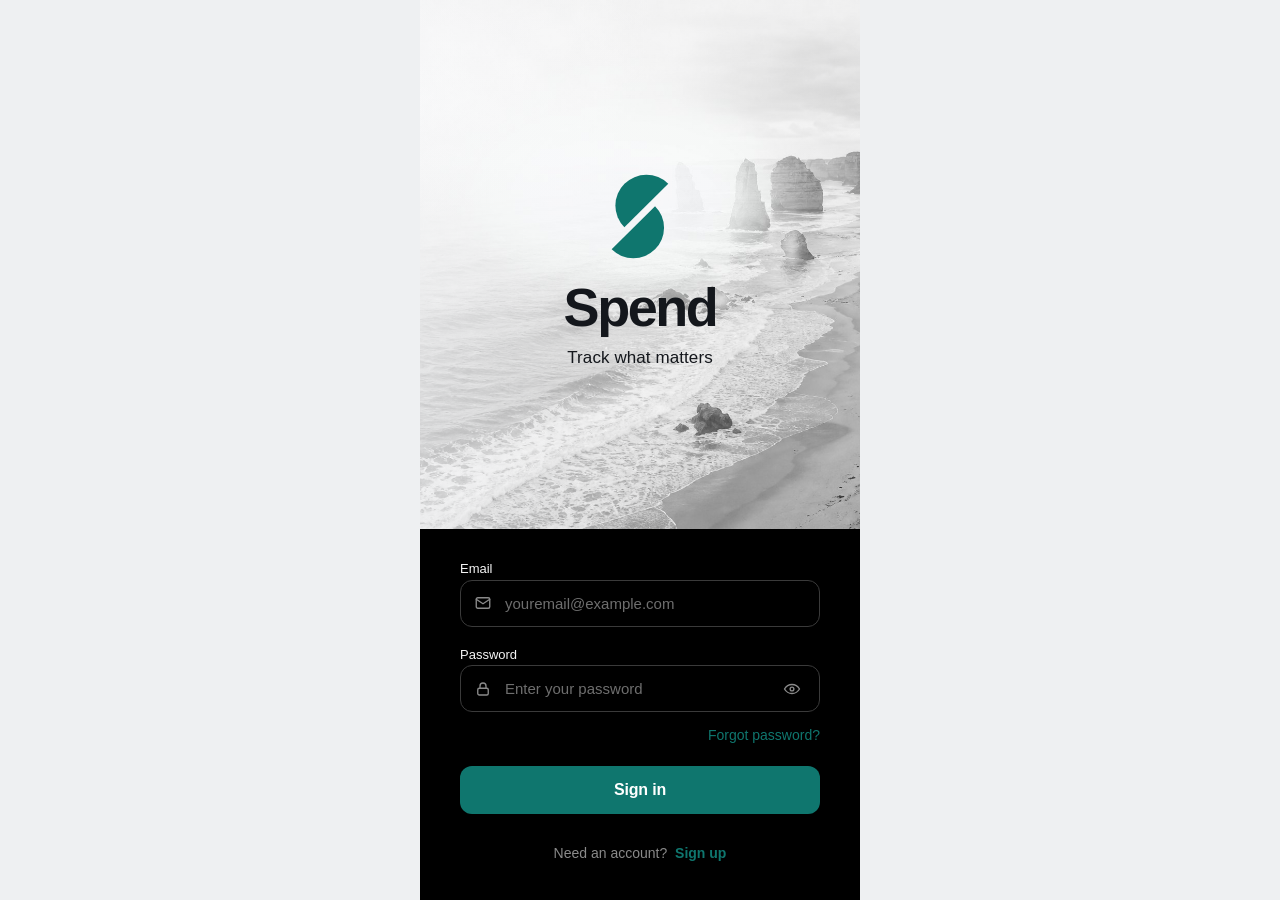
==== index.html @ de06bf67 "Add app-wide AUD/EUR display currency setting Introduce SpendCurrency helpers and a More settings to" ====
<!doctype html>
<html lang="en">
<head>
  <meta charset="utf-8">
  <meta name="viewport" content="width=device-width, initial-scale=1, viewport-fit=cover, maximum-scale=1">
  <meta name="theme-color" content="#EEF0F2">
  <meta name="apple-mobile-web-app-capable" content="yes">
  <meta name="apple-mobile-web-app-status-bar-style" content="default">
  <meta name="apple-mobile-web-app-title" content="Spend">
  <link rel="manifest" href="./manifest.webmanifest">
  <link rel="icon" href="./assets/icon-192.png" type="image/png">
  <link rel="apple-touch-icon" href="./assets/icon-192.png">
  <link rel="stylesheet" href="./styles.css">
  <title>Spend — expense tracker</title>
</head>
<body>
<div class="app" id="app" aria-busy="true">

  <div class="load-screen" id="loadScreen" role="status" aria-live="polite" aria-label="Loading Spend">
    <div class="brand-lockup">
      <img class="brand-mark" src="./assets/brand-mark.svg" width="80" height="125" alt="" aria-hidden="true">
      <div class="brand-wordmark">Spend</div>
      <p class="brand-tagline">Track what matters</p>
    </div>
    <div class="load-screen-spinner" aria-hidden="true"></div>
    <p class="load-screen-hint" id="loadScreenHint" hidden>Waking the server can take up to 15 seconds the first time today.</p>
  </div>

  <div class="account-menu" id="accountMenu" hidden>
    <button type="button" class="account-avatar" id="accountAvatar"
            aria-label="Account menu" aria-expanded="false" aria-haspopup="true">
      <span id="accountInitial">?</span>
    </button>
    <div class="account-popover" id="accountPopover" hidden>
      <div class="account-popover-lbl">Signed in as</div>
      <div class="account-popover-email" id="accountPopoverEmail"></div>
      <button type="button" class="account-signout" id="accountSignOut">Sign out</button>
    </div>
  </div>

  <div class="sync-status" id="syncStatus" hidden role="status" aria-live="polite"></div>

  <!-- SETUP (shown when Supabase keys are missing) -->
  <section class="screen" id="screen-setup">
    <div class="auth auth--hybrid">
      <div class="auth-brand-zone">
        <div class="brand-lockup">
          <img class="brand-mark" src="./assets/brand-mark.svg" width="80" height="125" alt="" aria-hidden="true">
          <div class="brand-wordmark">Spend</div>
          <p class="brand-tagline">Almost there — connect Supabase</p>
        </div>
      </div>
      <div class="auth-dock">
        <div class="auth-dock-inner">
          <div class="setup-steps">
            <p><strong>1.</strong> Supabase Dashboard → <strong>Project Settings</strong> → <strong>API</strong></p>
            <p><strong>2.</strong> Copy <strong>Project URL</strong> and <strong>anon public</strong> key</p>
            <p><strong>3.</strong> Paste them into <code>supabase/config.js</code> and save</p>
            <p><strong>4.</strong> Hard-refresh this page (<code>Cmd+Shift+R</code>)</p>
          </div>
          <p class="auth-msg error">Supabase is not configured yet — that’s why you don’t see the login screen.</p>
        </div>
      </div>
    </div>
  </section>

  <!-- AUTH (login / sign up) -->
  <section class="screen" id="screen-auth">
    <div class="auth auth--hybrid">
      <div class="auth-brand-zone">
        <div class="brand-lockup">
          <img class="brand-mark" src="./assets/brand-mark.svg" width="80" height="125" alt="" aria-hidden="true">
          <div class="brand-wordmark">Spend</div>
          <p class="brand-tagline">Track what matters</p>
        </div>
      </div>
      <div class="auth-dock">
        <div class="auth-dock-inner">
          <form id="authForm" class="auth-form" novalidate>
            <div class="field">
              <label class="fl" for="authEmail">Email</label>
              <div class="auth-input">
                <span class="auth-input-ico" data-ico="mail" aria-hidden="true"></span>
                <input class="noteinput" type="email" id="authEmail" autocomplete="email" required
                       placeholder="youremail@example.com">
              </div>
            </div>
            <div class="field" id="authPasswordField">
              <label class="fl" for="authPassword" id="authPasswordLabel">Password</label>
              <div class="auth-input">
                <span class="auth-input-ico" data-ico="lock" aria-hidden="true"></span>
                <input class="noteinput" type="password" id="authPassword" autocomplete="current-password"
                       minlength="6" required placeholder="Enter your password">
                <button type="button" class="auth-eye" id="authPasswordToggle" aria-label="Show password" aria-pressed="false">
                  <span class="icon" data-ico="eye" aria-hidden="true"></span>
                </button>
              </div>
            </div>
            <div class="field" id="authNewPasswordField" hidden>
              <label class="fl" for="authNewPassword">New password</label>
              <div class="auth-input">
                <span class="auth-input-ico" data-ico="lock" aria-hidden="true"></span>
                <input class="noteinput" type="password" id="authNewPassword" autocomplete="new-password"
                       minlength="6" placeholder="Choose a new password">
              </div>
            </div>
            <p class="auth-forgot-wrap" id="authForgotWrap">
              <button type="button" class="auth-forgot" id="authForgotLink">Forgot password?</button>
            </p>
            <p class="auth-msg" id="authMsg" hidden></p>
            <button type="submit" class="savebtn" id="authSubmit">Sign in</button>
            <button type="button" class="auth-forgot" id="authResendBtn" hidden>Resend confirmation email</button>
            <button type="button" class="auth-back" id="authBackToSignIn" hidden>Back to sign in</button>
          </form>
          <button type="button" class="auth-toggle" id="authToggle">
            <span class="auth-toggle-lead">Need an account?</span>
            <span class="auth-toggle-action">Sign up</span>
          </button>
        </div>
      </div>
    </div>
  </section>

  <!-- HOME -->
  <section class="screen" id="screen-home">
    <div class="topbar">
      <div class="month-switch tabular" id="monthSwitcher">
        <button class="iconbtn" type="button" id="monthPrev" aria-label="Previous month" data-ico="chevronLeft"></button>
        <div class="month" id="monthLabel">This month</div>
        <button class="iconbtn" type="button" id="monthNext" aria-label="Next month" data-ico="chevronRight"></button>
      </div>
    </div>
    <div class="scroll" id="homeScroll"></div>
  </section>

  <!-- LIST -->
  <section class="screen" id="screen-list">
    <div class="topbar">
      <div class="month-switch tabular" id="listMonthSwitcher">
        <button class="iconbtn" type="button" id="listMonthPrev" aria-label="Previous month" data-ico="chevronLeft"></button>
        <div class="month" id="listMonthLabel">This month</div>
        <button class="iconbtn" type="button" id="listMonthNext" aria-label="Next month" data-ico="chevronRight"></button>
      </div>
    </div>
    <div class="list-search-wrap">
      <span class="icon list-search-ico" data-ico="search" aria-hidden="true"></span>
      <input class="list-search" type="search" id="listSearch"
             placeholder="Search notes or categories" autocomplete="off"
             aria-label="Search expenses in this month">
    </div>
    <div class="chips" id="filterChips"></div>
    <div class="scroll" id="listScroll"></div>
  </section>

  <!-- ADD -->
  <section class="screen" id="screen-add">
    <div class="topbar topbar--center">
      <button class="iconbtn" id="addBack" aria-label="Cancel" data-ico="x"></button>
      <h1 id="addTitle">New expense</h1>
      <span class="topbar-side" aria-hidden="true"></span>
    </div>
    <div class="scroll">
      <div class="amountwrap">
        <input class="amtinput tabular" id="amtInput" inputmode="decimal" placeholder="0.00"
               aria-label="Amount in Australian dollars" autocomplete="off">
        <div class="cur" id="amtCurrency">AUD</div>
      </div>
      <div class="field">
        <div class="fl">Category</div>
        <div class="pickgrid" id="pickGrid"></div>
      </div>
      <div class="field">
        <div class="fl">Date</div>
        <div class="datepill">
          <span class="icon" data-ico="calendar"></span><span id="dateText">Today</span>
          <span class="icon chev" data-ico="chevron"></span>
          <input type="date" id="dateInput" aria-label="Pick a date">
        </div>
      </div>
      <div class="field">
        <div class="fl">Note <span style="text-transform:none;color:var(--faint);font-weight:500;">(optional)</span></div>
        <input class="noteinput" id="noteInput" placeholder="e.g. lunch with friends" autocomplete="off">
      </div>
      <button class="savebtn" id="saveBtn" disabled>Save expense</button>
    </div>
  </section>

  <!-- ANALYSIS -->
  <section class="screen" id="screen-analyse">
    <div class="topbar">
      <div class="month-switch tabular" id="analyseMonthSwitcher">
        <button class="iconbtn" type="button" id="analyseMonthPrev" aria-label="Previous month" data-ico="chevronLeft"></button>
        <div class="month" id="analyseMonthLabel">This month</div>
        <button class="iconbtn" type="button" id="analyseMonthNext" aria-label="Next month" data-ico="chevronRight"></button>
      </div>
    </div>
    <div class="scroll" id="analyseScroll"></div>
  </section>

  <!-- MORE -->
  <section class="screen" id="screen-stub">
    <div class="topbar"><h1 id="stubTitle">More</h1></div>
    <div id="stubContent"></div>
  </section>

  <!-- NAV -->
  <nav class="nav" id="nav">
    <button data-nav="home" class="on"><span class="icon" data-ico="home"></span>Home</button>
    <button data-nav="list"><span class="icon" data-ico="list"></span>Expenses</button>
    <button data-nav="add"><span class="icon" data-ico="plus"></span>Add</button>
    <button data-nav="analyse"><span class="icon" data-ico="chart"></span>Analysis</button>
    <button data-nav="more"><span class="icon" data-ico="dots"></span>More</button>
  </nav>
</div>

<div id="toast" class="toast" hidden></div>

<div class="confirm" id="confirmDialog" hidden>
  <button type="button" class="confirm-backdrop" id="confirmCancelBg" aria-label="Dismiss"></button>
  <div class="confirm-sheet" role="dialog" aria-modal="true" aria-labelledby="confirmTitle" aria-describedby="confirmBody">
    <h2 class="confirm-title" id="confirmTitle">Delete expense?</h2>
    <p class="confirm-body" id="confirmBody">This can’t be undone.</p>
    <div class="confirm-actions">
      <button type="button" class="confirm-btn confirm-btn--ghost" id="confirmCancel">Cancel</button>
      <button type="button" class="confirm-btn confirm-btn--danger" id="confirmOk">Delete</button>
    </div>
  </div>
</div>

<!-- Supabase: cloud auth + database (vendored so the app opens without a CDN) -->
<script src="./vendor/supabase-js.js"></script>
<script src="./supabase/config.js"></script>
<script src="./supabase/client.js"></script>
<script src="./supabase/auth.js"></script>
<script src="./supabase/data.js"></script>
<script src="./supabase/settings.js"></script>
<script src="./supabase/categories.js"></script>
<script src="./supabase/fx-rates.js"></script>
<script src="./rates.js"></script>
<script src="./currency.js"></script>
<script src="./app.js"></script>
</body>
</html>
---- styles.css ----
:root{
  --paper:#EEF0F2; --card:#FFFFFF; --ink:#14171C; --muted:#5C6370; --faint:#8B929E;
  --hair:#DDE1E6; --hair-strong:#C8CED6; --ink-soft:#1E2329;
  --ok:#0F766E; --ok-deep:#0A5C56; --over:#C0392B;
  --stone-wash:#E4E9EE;
  --radius:14px;
  --safe-b:env(safe-area-inset-bottom,0px);
  font-family:-apple-system,BlinkMacSystemFont,"Segoe UI",Roboto,Helvetica,Arial,sans-serif;
}
*{box-sizing:border-box;-webkit-tap-highlight-color:transparent;}
html,body{margin:0;height:100%;background:var(--paper);color:var(--ink);overflow:hidden;overscroll-behavior:none;}
body{font-size:16px;line-height:1.4;}
button{font-family:inherit;color:inherit;cursor:pointer;}
input{font-family:inherit;}
.tabular{font-variant-numeric:tabular-nums;}

.app{max-width:440px;margin:0 auto;height:100vh;height:100dvh;background:var(--paper);
  display:flex;flex-direction:column;position:relative;overflow:hidden;
  padding-top:env(safe-area-inset-top,0px);}
.app.modal .nav{display:none;}
.app.auth-mode .nav{display:none;}
.app.auth-mode{padding-top:0;}
.app.signed-in #screen-home .topbar,
.app.signed-in #screen-list .topbar,
.app.signed-in #screen-analyse .topbar,
.app.signed-in #screen-stub .topbar{padding-right:50px;}

/* screens */
.screen{display:none;flex:1;flex-direction:column;min-height:0;}
.screen.active{display:flex;}
.scroll{flex:1;overflow-y:auto;-webkit-overflow-scrolling:touch;padding:0 16px 96px;}

.topbar{display:flex;align-items:center;justify-content:space-between;
  padding:14px 16px 10px;flex-shrink:0;}
.topbar h1{font-size:18px;font-weight:600;margin:0;letter-spacing:-.01em;}
.topbar--center{display:grid;grid-template-columns:40px 1fr 40px;align-items:center;}
.topbar--center h1{text-align:center;font-size:16px;grid-column:2;}
.month{display:flex;align-items:center;gap:5px;font-size:18px;font-weight:600;letter-spacing:-.01em;}
.month-switch{display:flex;align-items:center;gap:2px;}
.month-switch .iconbtn{color:var(--ink);}
.month-switch .iconbtn.icon,
#addBack.icon{
  width:36px;height:36px;min-width:36px;min-height:36px;padding:0;
  display:grid;place-items:center;flex-shrink:0;
}
.month-switch .iconbtn.icon svg,
#addBack.icon svg{width:26px;height:26px;display:block;}
.month-switch .iconbtn:disabled{opacity:.35;cursor:default;}
.iconbtn{background:none;border:none;padding:6px;border-radius:10px;color:var(--muted);display:grid;place-items:center;}
.iconbtn:active{background:var(--hair);}
.icon{width:22px;height:22px;display:inline-block;vertical-align:middle;}
.icon svg{width:100%;height:100%;display:block;}

/* hero */
.hero{background:var(--card);border:1px solid var(--hair);border-radius:18px;padding:18px;margin-top:4px;}
.hero .lbl{font-size:12px;color:var(--muted);letter-spacing:.02em;text-transform:uppercase;font-weight:600;}
.hero .total{margin:4px 0 14px;line-height:1;}
.hero .hero-money .money-main{font-size:38px;font-weight:650;letter-spacing:-.02em;line-height:1.05;}
.hero .hero-money .money-eur{font-size:13px;font-weight:500;color:var(--faint);margin-top:5px;}
.bar{height:8px;border-radius:6px;background:var(--hair);overflow:hidden;margin-bottom:2px;}
.bar > i{display:block;height:100%;border-radius:6px;background:var(--ok);transition:width .35s ease;}
.bar.over > i{background:var(--over);}
.budgetrows{margin-top:4px;}
.budgetrow{display:grid;grid-template-columns:72px 1fr auto;align-items:center;gap:6px 10px;padding:11px 0;}
.budgetrow + .budgetrow{border-top:1px solid var(--hair);}
.budgetlbl{font-size:11px;font-weight:600;color:var(--muted);text-transform:uppercase;letter-spacing:.03em;display:flex;align-items:center;gap:5px;}
.budgetlbl .icon{width:13px;height:13px;flex-shrink:0;}
.budgetmid{font-size:15px;font-weight:550;color:var(--ink);letter-spacing:-.01em;}
.budget-of{color:var(--muted);font-weight:450;font-size:14px;}
.budgetright{font-size:15px;font-weight:600;color:var(--ok-deep);text-align:right;letter-spacing:-.01em;white-space:nowrap;}
.budgetright.over{color:var(--over);}
.budgetmeta{font-size:12px;font-weight:500;color:var(--faint);text-align:right;line-height:1.35;}

.addbtn{width:100%;margin-top:14px;background:var(--ink);color:#fff;border:none;border-radius:14px;
  padding:15px;font-size:16px;font-weight:600;display:flex;align-items:center;justify-content:center;gap:8px;
  letter-spacing:-.01em;}
.addbtn:active{transform:scale(.985);}
.addbtn .icon{width:20px;height:20px;}

.sectlabel{font-size:12px;font-weight:600;color:var(--muted);letter-spacing:.03em;
  text-transform:uppercase;margin:22px 2px 10px;display:flex;justify-content:space-between;align-items:center;}
.sectlabel a{color:var(--faint);text-decoration:none;display:flex;}

/* category cards */
.catgrid{display:grid;grid-template-columns:1fr 1fr;gap:10px;}
.catcard{background:var(--card);border:1px solid var(--hair);border-radius:var(--radius);padding:13px 14px;}
.catcard .dot{width:30px;height:30px;border-radius:9px;display:grid;place-items:center;margin-bottom:9px;}
.catcard .dot .icon{width:17px;height:17px;color:#fff;}
.catcard .cn{font-size:13.5px;color:var(--muted);}
.catcard .cv{margin-top:1px;}
.moneyblock{display:inline-flex;flex-direction:column;}
.money-main{line-height:1.15;}
.money-eur{font-size:11px;color:var(--faint);font-weight:500;line-height:1.15;margin-top:1px;}
.catcard .money-main{font-size:17px;font-weight:600;letter-spacing:-.01em;}
.rright .moneyblock{align-items:flex-end;}
.rright .money-main{font-size:15px;font-weight:600;letter-spacing:-.01em;}

/* rows */
.rows{display:flex;flex-direction:column;}
.rowwrap{position:relative;overflow:hidden;border-bottom:1px solid var(--hair);}
.rowwrap:last-child{border-bottom:none;}
.row{display:flex;align-items:center;gap:12px;padding:12px 2px;background:var(--paper);
  position:relative;transition:transform .22s ease;z-index:1;}
.rowwrap.list-row .row{background:var(--card);padding:13px 14px;}
.rowwrap.list-row{background:var(--card);border-radius:0;}
.badge{width:34px;height:34px;border-radius:10px;display:grid;place-items:center;flex-shrink:0;}
.badge .icon{width:18px;height:18px;color:#fff;}
.rmid{flex:1;min-width:0;}
.rmid .t{font-size:15px;font-weight:550;white-space:nowrap;overflow:hidden;text-overflow:ellipsis;letter-spacing:-.01em;}
.rmid .s{font-size:12.5px;color:var(--muted);margin-top:1px;}
.rright{text-align:right;flex-shrink:0;}
.rright .dt{font-size:12px;color:var(--faint);margin-top:3px;}
.actions{position:absolute;top:0;right:0;bottom:0;display:flex;z-index:0;}
.act{border:none;color:#fff;width:76px;display:flex;flex-direction:column;align-items:center;
  justify-content:center;gap:4px;font-size:12px;font-weight:600;}
.act .icon{width:18px;height:18px;color:#fff;}
.act.edit{background:#3B7ACF;}
.act.del{background:var(--over);}
.rowwrap.open .row{transform:translateX(-152px);}

/* list search + filter chips */
.list-search-wrap{position:relative;margin:0 16px 8px;flex-shrink:0;}
.list-search-ico{position:absolute;left:12px;top:50%;transform:translateY(-50%);
  width:16px;height:16px;color:var(--faint);pointer-events:none;z-index:1;}
.list-search{width:100%;border:1px solid var(--hair);border-radius:12px;padding:11px 13px 11px 38px;
  font-size:15px;background:var(--card);outline:none;color:var(--ink);}
.list-search::placeholder{color:var(--faint);}
.list-search:focus{border-color:var(--hair-strong);}
.list-search::-webkit-search-cancel-button{-webkit-appearance:none;appearance:none;}
.chips{display:flex;gap:8px;overflow-x:auto;padding:2px 16px 4px;flex-shrink:0;scrollbar-width:none;}
.chips::-webkit-scrollbar{display:none;}
.chip{flex-shrink:0;border:1px solid var(--hair-strong);background:var(--card);border-radius:999px;
  padding:7px 14px;font-size:13px;font-weight:550;color:var(--muted);white-space:nowrap;}
.chip.active{background:var(--ink);border-color:var(--ink);color:#fff;}

.listcard{background:var(--card);border:1px solid var(--hair);border-radius:16px;overflow:hidden;margin-top:6px;}
.daygroup{padding:14px 14px 4px;font-size:12px;font-weight:600;color:var(--faint);letter-spacing:.03em;text-transform:uppercase;}
.empty--section{padding:28px 16px;}

/* nav */
.nav{flex-shrink:0;display:flex;background:var(--card);border-top:1px solid var(--hair);
  padding:8px 6px calc(8px + var(--safe-b));}
.nav button{flex:1;background:none;border:none;padding:7px 0 5px;display:flex;flex-direction:column;
  align-items:center;gap:4px;color:var(--faint);font-size:11px;font-weight:550;border-radius:12px;
  letter-spacing:.01em;}
.nav button .icon{width:23px;height:23px;}
.nav button.on{color:var(--ink);}
.nav button:active{background:var(--paper);}

/* add screen */
.amountwrap{text-align:center;padding:26px 0 10px;}
.amountwrap .amtinput{border:none;background:none;text-align:center;font-size:46px;font-weight:650;
  letter-spacing:-.02em;color:var(--ink);width:100%;outline:none;padding:0;}
.amountwrap .amtinput::placeholder{color:var(--hair-strong);}
.amountwrap .cur{font-size:14px;color:var(--muted);font-weight:600;margin-top:2px;letter-spacing:.04em;text-transform:uppercase;}
.pickgrid{display:grid;grid-template-columns:1fr 1fr;gap:8px;}
.pick{display:flex;align-items:center;gap:10px;padding:11px 12px;border:1px solid var(--hair);
  border-radius:12px;background:var(--card);font-size:13.5px;font-weight:550;color:var(--ink);text-align:left;}
.pick .pdot{width:26px;height:26px;border-radius:8px;display:grid;place-items:center;flex-shrink:0;}
.pick .pdot .icon{width:15px;height:15px;color:#fff;}
.pick.sel{border-color:var(--ink);border-width:2px;padding:10px 11px;}
.field{margin-top:16px;}
.field .fl{font-size:12px;font-weight:600;color:var(--muted);letter-spacing:.02em;text-transform:uppercase;margin-bottom:7px;}
.datepill{position:relative;display:flex;align-items:center;gap:9px;padding:12px 13px;border:1px solid var(--hair);
  border-radius:12px;background:var(--card);font-size:14px;color:var(--ink);}
.datepill .icon{width:17px;height:17px;color:var(--muted);}
.datepill .chev{margin-left:auto;color:var(--faint);}
.datepill input[type=date]{position:absolute;inset:0;width:100%;height:100%;opacity:0;border:none;
  margin:0;padding:0;cursor:pointer;-webkit-appearance:none;appearance:none;}
.noteinput{width:100%;border:1px solid var(--hair);border-radius:12px;padding:12px 13px;
  font-size:15px;background:var(--card);outline:none;color:var(--ink);}
.noteinput:focus{border-color:var(--hair-strong);}
.savebtn{width:100%;margin-top:20px;background:var(--ink);color:#fff;border:none;border-radius:14px;
  padding:16px;font-size:16px;font-weight:600;letter-spacing:-.01em;}
.savebtn:disabled{background:var(--hair-strong);color:#fff;}
.savebtn:not(:disabled):active{transform:scale(.985);}

.setup-steps{background:#141414;border:1px solid #2A2A2A;border-radius:12px;padding:16px;font-size:14px;color:#A1A1A1;line-height:1.55;}
.setup-steps p{margin:0 0 10px;}
.setup-steps p:last-child{margin-bottom:0;}
.setup-steps strong{color:#F5F5F5;}
.setup-steps code{font-size:13px;color:#F5F5F5;background:#2A2A2A;padding:2px 6px;border-radius:6px;}

/* brand lockup — shared by loading + auth (identical mark + wordmark) */
.brand-lockup{
  display:flex;flex-direction:column;align-items:center;justify-content:center;
  text-align:center;gap:0;width:100%;margin:0 auto;
}
.brand-mark{
  /* Tall split-S from mockup — never force square or it distorts */
  width:80px;height:auto;aspect-ratio:120 / 134;display:block;flex-shrink:0;margin-bottom:18px;
  object-fit:contain;
}
.brand-wordmark{
  font-size:54px;font-weight:700;letter-spacing:-.045em;color:var(--ink);line-height:1.05;
  margin:0;
}
.brand-tagline{
  margin:10px 0 0;font-size:17px;font-weight:500;color:var(--ink);letter-spacing:.005em;
}

/* auth — Cool Stone hero + hard black dock (matches mockup split) */
.auth{flex:1;display:flex;flex-direction:column;min-height:0;width:100%;}
.auth--hybrid{justify-content:stretch;}
.auth-brand-zone{
  flex:1 1 48%;display:flex;align-items:center;justify-content:center;
  padding:28px 24px 24px;padding-top:calc(36px + env(safe-area-inset-top,0px));
  min-height:180px;position:relative;overflow:hidden;width:100%;
  background-color:#F0F1F3;
  background-image:
    linear-gradient(180deg, rgba(250,250,251,.28) 0%, transparent 48%),
    linear-gradient(90deg, rgba(245,246,248,.42) 0%, rgba(245,246,248,.12) 36%, transparent 58%),
    url("./assets/auth-australia.jpg");
  background-size:cover, cover, cover;
  background-position:center, center, 55% 42%;
  background-repeat:no-repeat;
}
.auth-dock{
  flex:0 0 auto;width:100%;background:#000;color:#F5F5F5;
  border-radius:0;padding:28px 24px calc(28px + var(--safe-b));
  min-height:min(48%, 340px);
}
.auth-dock-inner{max-width:360px;margin:0 auto;width:100%;}
.auth-form .field{margin-top:0;margin-bottom:16px;}
.auth-form .field .fl{
  color:#F5F5F5;text-transform:none;letter-spacing:0;font-size:13px;font-weight:500;margin-bottom:8px;
}
.auth-input{position:relative;display:flex;align-items:center;}
.auth-input-ico{
  position:absolute;left:14px;width:18px;height:18px;color:#8A8A8A;pointer-events:none;z-index:1;
  display:grid;place-items:center;
}
.auth-input-ico.icon,.auth-input-ico .icon,.auth-input-ico svg{width:18px;height:18px;display:block;}
.auth-form .noteinput{
  background:transparent;border:1px solid #3A3A3A;color:#F5F5F5;border-radius:12px;
  padding:14px 44px 14px 44px;font-size:15px;
}
.auth-form .noteinput::placeholder{color:#6E6E6E;}
.auth-form .noteinput:focus{border-color:var(--ok);outline:none;}
.auth-eye{
  position:absolute;right:8px;width:40px;height:40px;border:none;background:none;
  color:#8A8A8A;display:grid;place-items:center;border-radius:10px;padding:0;
}
.auth-eye .icon{width:18px;height:18px;}
.auth-eye:active{color:#F5F5F5;}
.auth-form .savebtn{
  margin-top:8px;background:var(--ok);color:#fff;border-radius:12px;padding:15px;
}
.auth-form .savebtn:disabled{background:#2A2A2A;color:#6E6E6E;}
.auth-msg{font-size:14px;margin:0 0 12px;line-height:1.4;}
.auth-msg.error{color:#F0A8A0;}
.auth-msg.ok{color:#7DCFC4;}
.auth-toggle{
  background:none;border:none;font-size:14px;margin:22px auto 0;padding:8px;
  text-align:center;width:100%;display:block;line-height:1.4;
}
.auth-toggle-lead{color:#8A8A8A;}
.auth-toggle-action{color:var(--ok);font-weight:600;margin-left:4px;}
.auth-toggle:active .auth-toggle-action{opacity:.85;}
.auth-forgot-wrap{margin:-4px 0 12px;text-align:right;}
.auth-forgot{
  background:none;border:none;padding:0;font-size:14px;color:var(--ok);cursor:pointer;font-family:inherit;
}
.auth-forgot:active{opacity:.85;}
.auth-back{
  display:block;width:100%;margin-top:12px;background:none;border:none;padding:8px 0;
  font-size:15px;color:#8A8A8A;cursor:pointer;font-family:inherit;
}
.auth-toggle[hidden],.auth-back[hidden]{display:none;}

/* account panel (More screen) */
.account-panel{flex:1;overflow-y:auto;-webkit-overflow-scrolling:touch;padding:20px 16px 96px;}
.account-card{background:var(--card);border:1px solid var(--hair);border-radius:18px;padding:18px;margin-bottom:14px;}
.account-card .lbl{font-size:12px;color:var(--muted);text-transform:uppercase;letter-spacing:.02em;font-weight:600;}
.account-card .email{font-size:16px;font-weight:550;margin-top:6px;word-break:break-all;}
.settings-hint{font-size:13px;color:var(--muted);line-height:1.45;margin:8px 0 14px;}
.budget-field{display:flex;align-items:center;gap:10px;border:1px solid var(--hair);border-radius:12px;
  background:var(--paper);padding:4px 4px 4px 14px;}
.budget-cur{font-size:12px;font-weight:600;color:var(--muted);letter-spacing:.04em;}
.currency-seg{display:flex;gap:8px;margin-top:4px;}
.currency-opt{flex:1;border:1px solid var(--hair-strong);background:var(--card);border-radius:12px;
  padding:12px 10px;font-size:15px;font-weight:600;color:var(--ink);cursor:pointer;}
.currency-opt.active{background:var(--ink);border-color:var(--ink);color:#fff;}
.currency-opt:active{opacity:.9;}
.budget-input{flex:1;border:none;background:none;font-size:22px;font-weight:650;letter-spacing:-.02em;
  color:var(--ink);outline:none;padding:10px 8px;min-width:0;}
.account-card .settings-save{margin-top:14px;padding:14px;}
.catlist{margin-top:12px;}
.catlist-addbtn{
  width:100%;display:flex;align-items:center;justify-content:center;gap:8px;
  border:1px dashed var(--hair-strong);border-radius:12px;background:var(--paper);
  padding:12px;font-size:14px;font-weight:600;color:var(--ink);margin-bottom:14px;
}
.catlist-addbtn .icon{width:18px;height:18px;color:var(--muted);}
.catlist-addbtn:active{background:var(--hair);}
.catlist-group + .catlist-group{margin-top:16px;}
.catlist-label{font-size:11px;font-weight:650;color:var(--muted);letter-spacing:.04em;text-transform:uppercase;margin:0 0 8px;}
.catlist-rows{display:flex;flex-direction:column;gap:6px;}
.catlist-row{display:flex;align-items:center;gap:10px;width:100%;border:1px solid var(--hair);border-radius:12px;
  background:var(--paper);padding:10px 12px;text-align:left;}
.catlist-row:active{background:var(--hair);}
.catlist-dot{width:32px;height:32px;border-radius:9px;display:grid;place-items:center;flex-shrink:0;}
.catlist-dot .icon{width:17px;height:17px;color:#fff;}
.catlist-name{flex:1;min-width:0;font-size:15px;font-weight:550;color:var(--ink);letter-spacing:-.01em;
  overflow:hidden;text-overflow:ellipsis;white-space:nowrap;}
.catlist-tag{flex-shrink:0;font-size:11px;font-weight:650;color:var(--muted);background:var(--card);
  border:1px solid var(--hair);border-radius:999px;padding:3px 8px;}
.catlist-tag--unique{color:#6B21A8;border-color:#E9D5FF;background:#F5F3FF;}
.catlist-note{margin:0 0 8px;font-size:12.5px;color:var(--faint);line-height:1.4;}
.catlist-chev{width:16px;height:16px;color:var(--faint);transform:rotate(-90deg);flex-shrink:0;}
.catlist-empty{font-size:13px;color:var(--faint);padding:8px 2px;}
.cateditor{margin-top:4px;}
.cateditor-top{display:flex;align-items:center;justify-content:space-between;gap:10px;margin-bottom:12px;}
.cateditor-title{font-size:16px;font-weight:650;color:var(--ink);letter-spacing:-.01em;}
.cateditor-close{width:36px;height:36px;border:none;border-radius:10px;background:var(--paper);color:var(--muted);
  display:grid;place-items:center;padding:0;}
.cateditor-close .icon{width:18px;height:18px;}
.cateditor-close:active{background:var(--hair);}
.cat-preview{display:flex;align-items:center;gap:12px;padding:14px;border-radius:14px;background:var(--paper);
  border:1px solid var(--hair);margin-bottom:4px;}
.cat-preview-dot{width:44px;height:44px;border-radius:12px;display:grid;place-items:center;flex-shrink:0;}
.cat-preview-dot .icon{width:22px;height:22px;color:#fff;}
.cat-preview-name{font-size:16px;font-weight:600;color:var(--ink);letter-spacing:-.01em;min-width:0;
  overflow:hidden;text-overflow:ellipsis;white-space:nowrap;}
.cateditor .field{margin-top:14px;}
.cateditor .fl{display:flex;align-items:baseline;justify-content:space-between;gap:8px;}
.fl-hint{font-size:11px;font-weight:550;color:var(--faint);text-transform:none;letter-spacing:0;}
.swatches,.iconpicks{display:flex;flex-wrap:wrap;gap:8px;}
.swatch{width:30px;height:30px;border-radius:999px;border:2px solid transparent;padding:0;}
.swatch.on{border-color:var(--ink);box-shadow:0 0 0 2px var(--card);}
.iconpicks{max-height:168px;overflow-y:auto;-webkit-overflow-scrolling:touch;padding:2px;}
.ipick{width:38px;height:38px;border:1px solid var(--hair);border-radius:10px;background:var(--paper);
  display:grid;place-items:center;padding:0;color:var(--muted);}
.ipick.on{border-color:var(--ink);border-width:2px;color:var(--ink);background:var(--card);padding:0;}
.ipick .icon{width:18px;height:18px;}
.cat-type{display:grid;grid-template-columns:1fr 1fr;gap:8px;margin-top:16px;padding:4px;border-radius:12px;
  background:var(--paper);border:1px solid var(--hair);}
.cat-type--3{grid-template-columns:1fr 1fr 1fr;gap:4px;}
.cat-type-btn{border:none;border-radius:10px;background:transparent;padding:10px 6px;font-size:13px;font-weight:600;color:var(--muted);}
.cat-type-btn.on{background:var(--card);color:var(--ink);box-shadow:0 0 0 1px var(--hair);}
.cat-type-hint{margin:8px 2px 0;font-size:12.5px;color:var(--faint);line-height:1.4;}
.cateditor-actions{margin-top:16px;display:flex;flex-direction:column;gap:8px;}
.cateditor-actions .savebtn{margin-top:0;padding:14px;}
.catdelbtn{width:100%;background:none;color:var(--over);border:none;border-radius:12px;
  padding:12px;font-size:14px;font-weight:600;}
.catdelbtn:active{background:#F8E8E6;}

/* account menu (fixed top-right) */
.account-menu{
  position:absolute;top:calc(12px + env(safe-area-inset-top,0px));right:16px;z-index:45;
}
.app.auth-mode .account-menu,.app.modal .account-menu{display:none;}
.account-avatar{
  width:34px;height:34px;border-radius:50%;border:1px solid var(--hair-strong);
  background:var(--card);color:var(--ink);font-size:14px;font-weight:650;
  display:grid;place-items:center;padding:0;box-shadow:0 1px 4px rgba(0,0,0,.06);
}
.account-avatar:active{background:var(--hair);}
.account-popover{
  position:absolute;top:calc(100% + 8px);right:0;min-width:232px;
  background:var(--card);border:1px solid var(--hair);border-radius:14px;
  padding:14px 16px;box-shadow:0 10px 32px rgba(0,0,0,.12);
}
.account-popover-lbl{
  font-size:11px;font-weight:600;color:var(--muted);text-transform:uppercase;letter-spacing:.03em;
}
.account-popover-email{
  font-size:14px;font-weight:550;margin:6px 0 12px;word-break:break-all;color:var(--ink);line-height:1.35;
}
.account-signout{
  width:100%;background:none;border:none;border-top:1px solid var(--hair);
  color:var(--over);font-size:14px;font-weight:600;padding:12px 0 0;text-align:left;
}
.account-signout:active{opacity:.75;}

/* analysis */
.an-card{background:var(--card);border:1px solid var(--hair);border-radius:16px;padding:16px;margin-top:10px;}
.an-card:first-child{margin-top:4px;}
.an-kicker{font-size:11px;font-weight:650;color:var(--muted);letter-spacing:.04em;text-transform:uppercase;margin:0 0 10px;}
.an-subhead{font-size:12px;font-weight:650;color:var(--muted);margin:2px 0 4px;}
.an-subhead--gap{margin-top:16px;}
.an-highlights{display:flex;flex-direction:column;gap:10px;}
.an-highlight{font-size:14.5px;line-height:1.45;color:var(--ink);padding:10px 12px;border-radius:12px;background:var(--paper);border:1px solid var(--hair);}
.an-highlight strong{font-weight:650;}
.an-meta{font-size:13px;color:var(--muted);margin-top:4px;line-height:1.4;}
.an-donut-wrap{display:flex;flex-direction:column;align-items:center;gap:16px;}
.an-donut{width:180px;height:180px;flex-shrink:0;}
.an-donut-track{stroke:var(--hair);}
.an-donut-total{font-size:12px;font-weight:700;fill:var(--ink);}
.an-donut-sub{font-size:7.5px;font-weight:600;fill:var(--faint);text-transform:uppercase;letter-spacing:.04em;}
.an-legend{width:100%;display:flex;flex-direction:column;gap:10px;min-width:0;}
.an-legend-row{display:grid;grid-template-columns:12px 1fr auto;gap:8px;align-items:center;font-size:13.5px;font-weight:550;}
.an-legend-name{min-width:0;overflow:hidden;text-overflow:ellipsis;white-space:nowrap;}
.an-swatch{width:12px;height:12px;border-radius:4px;flex-shrink:0;}
.an-catrow{display:grid;grid-template-columns:22px 1fr auto;gap:8px 10px;align-items:center;padding:10px 0;}
.an-catrow + .an-catrow{border-top:1px solid var(--hair);}
.an-catdot{width:22px;height:22px;border-radius:7px;display:grid;place-items:center;}
.an-catdot .icon{width:12px;height:12px;color:#fff;}
.an-catname{font-size:13.5px;font-weight:550;color:var(--ink);}
.an-catbarwrap{grid-column:2 / -1;height:10px;border-radius:5px;background:var(--hair);overflow:hidden;}
.an-catbarwrap > i{display:block;height:100%;border-radius:5px;}
.an-catamt{font-size:13px;font-weight:600;text-align:right;white-space:nowrap;}
.an-catpct{font-size:11px;color:var(--faint);text-align:right;font-weight:550;}
.an-mom-chart{display:grid;grid-template-columns:1fr 1fr;gap:18px;height:120px;margin:4px 0 8px;padding:0 8px;}
.an-mom-col{display:flex;flex-direction:column;align-items:center;min-height:0;}
.an-mom-bars{flex:1;width:100%;display:flex;align-items:flex-end;justify-content:center;gap:8px;min-height:0;}
.an-mom-bar{width:22px;min-height:4px;border-radius:6px 6px 2px 2px;background:var(--ok);}
.an-mom-bar.prev{background:var(--hair-strong);}
.an-mom-bar.fixed{background:#5B51C6;}
.an-mom-col-lbl{font-size:11px;font-weight:650;color:var(--muted);margin-top:8px;text-transform:uppercase;letter-spacing:.03em;}
.an-mom-legend{display:flex;justify-content:center;gap:16px;font-size:12px;color:var(--muted);margin-bottom:12px;}
.an-mom-legend i{display:inline-block;width:10px;height:10px;border-radius:3px;margin-right:6px;vertical-align:-1px;}
.an-mom-legend i.prev{background:var(--hair-strong);}
.an-mom-legend i.cur{background:var(--ok);}
.an-mom{display:grid;grid-template-columns:1fr 1fr;gap:10px;}
.an-momcell{background:var(--paper);border:1px solid var(--hair);border-radius:12px;padding:12px;}
.an-momcell--wide{grid-column:1 / -1;}
.an-momlbl{font-size:11px;font-weight:650;color:var(--muted);text-transform:uppercase;letter-spacing:.03em;}
.an-momval{font-size:18px;font-weight:650;margin-top:4px;letter-spacing:-.01em;}
.an-momdelta{font-size:12.5px;font-weight:550;margin-top:4px;color:var(--muted);}
.an-movers{margin-top:12px;display:flex;flex-direction:column;gap:8px;}
.an-mover{display:flex;justify-content:space-between;gap:10px;font-size:13px;padding:8px 10px;border-radius:10px;background:var(--paper);border:1px solid var(--hair);}
.an-mover-name{font-weight:550;color:var(--ink);}
.an-mover-delta{font-weight:600;color:var(--muted);}
.an-hchart{display:flex;flex-direction:column;gap:10px;margin-bottom:12px;}
.an-hchart-row{display:grid;grid-template-columns:72px 1fr auto;gap:10px;align-items:center;}
.an-hchart-lbl{font-size:12.5px;font-weight:600;color:var(--muted);}
.an-hchart-track{height:12px;border-radius:6px;background:var(--hair);overflow:hidden;}
.an-hchart-track > i{display:block;height:100%;border-radius:6px;background:var(--ok);min-width:0;}
.an-hchart-track > i.weekday{background:#2F82D6;}
.an-hchart-val{font-size:13px;font-weight:650;min-width:4.5em;text-align:right;}
.an-split{display:grid;grid-template-columns:1fr 1fr;gap:10px;margin-top:4px;}
.an-splitcell{padding:12px;border-radius:12px;background:var(--paper);border:1px solid var(--hair);}
.an-splitlbl{font-size:12px;font-weight:600;color:var(--muted);}
.an-splitval{font-size:18px;font-weight:650;margin-top:4px;letter-spacing:-.01em;}
.an-splitmeta{font-size:12px;color:var(--faint);margin-top:3px;}
.an-empty{text-align:center;color:var(--faint);font-size:14px;padding:48px 20px;line-height:1.45;}

/* stub screen */
.stub{flex:1;display:flex;flex-direction:column;align-items:center;justify-content:center;text-align:center;padding:40px;gap:10px;color:var(--muted);}
.stub .icon{width:34px;height:34px;color:var(--faint);}
.stub h2{font-size:17px;font-weight:600;color:var(--ink);margin:4px 0 0;}
.stub p{font-size:14px;margin:0;max-width:240px;}

.empty{text-align:center;color:var(--faint);font-size:14px;padding:40px 20px;}

@media (prefers-reduced-motion: reduce){*{transition:none !important;}}
:focus-visible{outline:2px solid var(--ok-deep);outline-offset:2px;}

/* sync / offline status — own row, centered above the month header */
.sync-status{
  flex-shrink:0;align-self:center;position:relative;z-index:40;
  width:max-content;max-width:min(280px, calc(100% - 96px));
  margin:8px auto 0;padding:7px 14px;border-radius:999px;
  font-size:12px;font-weight:550;line-height:1.3;text-align:center;
  color:var(--ink-soft);background:#E7EBEF;border:1px solid var(--hair);
  pointer-events:none;
}
.sync-status[hidden]{display:none !important;}
.sync-status.warn{background:#F8E8E6;border-color:#E8C4BF;color:#8A2E24;}
.sync-status.ok{background:#E0F2EF;border-color:#B7DED8;color:var(--ok-deep);}
.app.auth-mode .sync-status,.app.modal .sync-status{display:none !important;}

/* Match avatar row height when the sync pill is showing */
.app:has(#syncStatus:not([hidden])) .account-menu{
  top:calc(8px + env(safe-area-inset-top,0px));
}
.app:has(#syncStatus:not([hidden])) #screen-home .topbar,
.app:has(#syncStatus:not([hidden])) #screen-list .topbar,
.app:has(#syncStatus:not([hidden])) #screen-analyse .topbar,
.app:has(#syncStatus:not([hidden])) #screen-stub .topbar{
  padding-top:8px;
}

.row-pending{color:#B06E14;font-weight:550;}

.toast{position:fixed;left:16px;right:16px;bottom:calc(80px + var(--safe-b));max-width:408px;margin:0 auto;
  background:var(--ink);color:#fff;padding:12px 14px;border-radius:12px;font-size:14px;text-align:center;
  z-index:50;box-shadow:0 6px 24px rgba(0,0,0,.15);}

/* confirm dialog */
.confirm{
  position:fixed;inset:0;z-index:80;display:flex;align-items:flex-end;justify-content:center;
  padding:16px 16px calc(16px + var(--safe-b));
}
.confirm[hidden]{display:none !important;}
.confirm-backdrop{
  position:absolute;inset:0;border:none;padding:0;margin:0;cursor:pointer;
  background:rgba(20,23,28,.44);
}
.confirm-sheet{
  position:relative;width:100%;max-width:408px;background:var(--card);
  border:1px solid var(--hair);border-radius:18px;padding:20px 18px 16px;
  box-shadow:0 16px 48px rgba(0,0,0,.18);
}
.confirm-title{margin:0;font-size:17px;font-weight:650;letter-spacing:-.01em;color:var(--ink);}
.confirm-body{margin:8px 0 0;font-size:14px;color:var(--muted);line-height:1.45;}
.confirm-actions{display:flex;gap:8px;margin-top:18px;}
.confirm-btn{
  flex:1;border:none;border-radius:12px;padding:13px 12px;font-size:15px;font-weight:600;
}
.confirm-btn--ghost{background:var(--paper);color:var(--ink);border:1px solid var(--hair);}
.confirm-btn--ghost:active{background:var(--hair);}
.confirm-btn--danger{background:var(--over);color:#fff;}
.confirm-btn--danger:active{opacity:.88;}
.confirm-btn--primary{background:var(--ink);color:#fff;}
.confirm-btn--primary:active{opacity:.88;}
.load-screen{
  position:absolute;inset:0;z-index:100;display:flex;flex-direction:column;
  align-items:center;justify-content:center;gap:28px;padding:24px;
  padding-top:calc(24px + env(safe-area-inset-top,0px));
  padding-bottom:calc(24px + var(--safe-b));
  background-color:#F0F1F3;
  background-image:
    radial-gradient(120% 80% at 70% 20%, rgba(228,233,238,.9) 0%, transparent 55%),
    radial-gradient(90% 70% at 20% 80%, rgba(210,218,226,.55) 0%, transparent 50%),
    linear-gradient(155deg, #F4F5F7 0%, #E8EBEE 42%, #F2F3F5 70%, #DEE3E8 100%);
  transition:opacity .22s ease,visibility .22s ease;
}
.load-screen.is-hidden{opacity:0;visibility:hidden;pointer-events:none;}
.load-screen-hint{
  margin:-8px 0 0;font-size:14px;line-height:1.4;color:var(--muted);text-align:center;max-width:280px;
}
.load-screen-spinner{
  width:26px;height:26px;border-radius:50%;
  border:2px solid rgba(15,118,110,.18);border-top-color:var(--ok);
  animation:load-spin .75s linear infinite;
}
@keyframes load-spin{to{transform:rotate(360deg);}}
@media (prefers-reduced-motion:reduce){
  .load-screen{transition:none;}
  .load-screen-spinner{animation:none;border-top-color:var(--muted);}
}
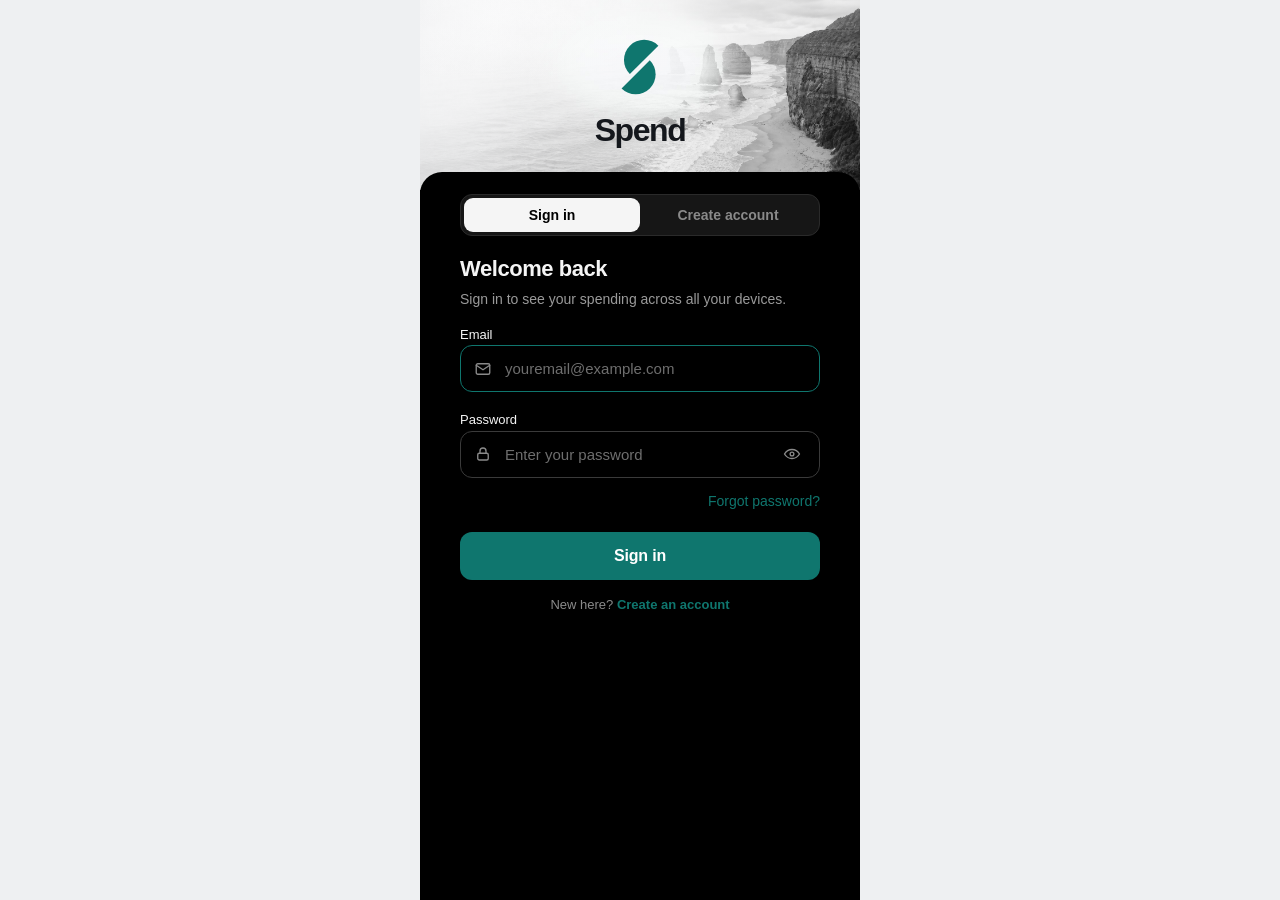
==== commit a671c247: "Merge origin/main into currency branch; resolve sw and harness conflicts Co-authored-by: groovejunio" ====
--- a/index.html
+++ b/index.html
@@ -76,46 +76,129 @@
       </div>
       <div class="auth-dock">
         <div class="auth-dock-inner">
-          <form id="authForm" class="auth-form" novalidate>
-            <div class="field">
-              <label class="fl" for="authEmail">Email</label>
+          <div id="authPanelForm" class="auth-panel">
+            <div class="auth-seg" id="authSeg" role="tablist" aria-label="Sign in or create account">
+              <button type="button" class="auth-seg-btn" id="authSegSignIn" role="tab" aria-selected="true" aria-controls="authForm">Sign in</button>
+              <button type="button" class="auth-seg-btn" id="authSegSignUp" role="tab" aria-selected="false" aria-controls="authForm">Create account</button>
+            </div>
+            <button type="button" class="auth-back-link" id="authBackToSignIn" hidden>‹ Back to sign in</button>
+            <div id="authBanner" class="auth-banner" hidden role="alert" aria-live="polite"></div>
+            <div class="auth-heading" id="authHeading">
+              <h2 class="auth-title" id="authTitle">Welcome back</h2>
+              <p class="auth-lead" id="authLead">Sign in to see your spending across all your devices.</p>
+            </div>
+            <form id="authForm" class="auth-form" novalidate>
+              <div class="field" id="authNameField" hidden>
+                <label class="fl" for="authName">What's your name?</label>
+                <div class="auth-input">
+                  <span class="auth-input-ico" data-ico="user" aria-hidden="true"></span>
+                  <input class="noteinput" type="text" id="authName" name="name" autocomplete="given-name"
+                         maxlength="40" placeholder="Your first name" aria-describedby="authNameHelp authNameError">
+                </div>
+                <p class="auth-field-help" id="authNameHelp">Shown to friends in shared groups. You can change it later.</p>
+                <p class="auth-field-error" id="authNameError" hidden aria-live="polite"></p>
+              </div>
+              <div class="field" id="authEmailField">
+                <label class="fl" for="authEmail">Email</label>
+                <div class="auth-input">
+                  <span class="auth-input-ico" data-ico="mail" aria-hidden="true"></span>
+                  <input class="noteinput" type="email" id="authEmail" name="email" autocomplete="email"
+                         inputmode="email" autocapitalize="none" spellcheck="false"
+                         placeholder="youremail@example.com" aria-describedby="authEmailError">
+                </div>
+                <p class="auth-field-error" id="authEmailError" hidden aria-live="polite"></p>
+              </div>
+              <div class="field" id="authPasswordField">
+                <label class="fl" for="authPassword" id="authPasswordLabel">Password</label>
+                <div class="auth-input">
+                  <span class="auth-input-ico" data-ico="lock" aria-hidden="true"></span>
+                  <input class="noteinput" type="password" id="authPassword" name="password"
+                         autocomplete="current-password" placeholder="Enter your password"
+                         aria-describedby="authPasswordHelp authPasswordError">
+                  <button type="button" class="auth-eye" id="authPasswordToggle" aria-label="Show password" aria-pressed="false">
+                    <span class="icon" data-ico="eye" aria-hidden="true"></span>
+                  </button>
+                </div>
+                <div class="auth-meter" id="authPasswordMeter" hidden aria-hidden="true">
+                  <span></span><span></span><span></span><span></span>
+                </div>
+                <p class="auth-field-help" id="authPasswordHelp" hidden></p>
+                <p class="auth-field-error" id="authPasswordError" hidden aria-live="polite"></p>
+              </div>
+              <div class="field" id="authConfirmPasswordField" hidden>
+                <label class="fl" for="authConfirmPassword">Confirm new password</label>
+                <div class="auth-input">
+                  <span class="auth-input-ico" data-ico="lock" aria-hidden="true"></span>
+                  <input class="noteinput" type="password" id="authConfirmPassword" name="confirm-password"
+                         autocomplete="new-password" placeholder="Enter it again"
+                         aria-describedby="authConfirmPasswordError">
+                  <button type="button" class="auth-eye" id="authConfirmPasswordToggle" aria-label="Show password" aria-pressed="false">
+                    <span class="icon" data-ico="eye" aria-hidden="true"></span>
+                  </button>
+                </div>
+                <p class="auth-field-error" id="authConfirmPasswordError" hidden aria-live="polite"></p>
+              </div>
+              <p class="auth-forgot-wrap" id="authForgotWrap">
+                <button type="button" class="auth-forgot" id="authForgotLink">Forgot password?</button>
+              </p>
+              <p class="auth-slow-note" id="authSlowNote" hidden>Waking the server can take up to 10 seconds the first time today.</p>
+              <button type="submit" class="savebtn" id="authSubmit">Sign in</button>
+            </form>
+            <p class="auth-foot" id="authFoot" hidden></p>
+            <div class="auth-forgot-success" id="authForgotSuccess" hidden role="status" aria-live="polite">
+              ✓ If an account exists for that email, a reset link is on its way. It expires in 1 hour.
+            </div>
+          </div>
+          <div id="authPanelCheckEmail" class="auth-panel" hidden>
+            <div class="auth-mail-ico" aria-hidden="true">
+              <span class="icon" data-ico="mail"></span>
+            </div>
+            <h2 class="auth-title" id="authCheckTitle">Check your inbox</h2>
+            <p class="auth-lead" id="authCheckLead"></p>
+            <ol class="auth-steps">
+              <li>Open the email from Spend</li>
+              <li>Tap <strong>Confirm my email</strong></li>
+              <li>You'll land back here, signed in</li>
+            </ol>
+            <button type="button" class="savebtn" id="authOpenMailBtn">Open mail app</button>
+            <button type="button" class="auth-ghost-btn" id="authResendBtn">Resend email</button>
+            <p class="auth-resend-note" id="authResendNote"></p>
+            <p class="auth-foot">
+              <button type="button" class="auth-inline-link" id="authWrongEmailBtn">Wrong email? Start again</button>
+            </p>
+          </div>
+        </div>
+      </div>
+    </div>
+  </section>
+
+  <!-- One-time display name (existing accounts without user_metadata.display_name) -->
+  <section class="screen" id="screen-display-name">
+    <div class="auth auth--hybrid auth--compact">
+      <div class="auth-brand-zone">
+        <div class="brand-lockup">
+          <img class="brand-mark" src="./assets/brand-mark.svg" width="80" height="125" alt="" aria-hidden="true">
+          <div class="brand-wordmark">Spend</div>
+        </div>
+      </div>
+      <div class="auth-dock">
+        <div class="auth-dock-inner">
+          <div class="auth-heading">
+            <h2 class="auth-title">What should we call you?</h2>
+            <p class="auth-lead">We use this for your avatar and when friends join shared groups later.</p>
+          </div>
+          <form id="displayNameForm" class="auth-form" novalidate>
+            <div class="field" id="displayNameField">
+              <label class="fl" for="displayNameInput">Your name</label>
               <div class="auth-input">
-                <span class="auth-input-ico" data-ico="mail" aria-hidden="true"></span>
-                <input class="noteinput" type="email" id="authEmail" autocomplete="email" required
-                       placeholder="youremail@example.com">
-              </div>
-            </div>
-            <div class="field" id="authPasswordField">
-              <label class="fl" for="authPassword" id="authPasswordLabel">Password</label>
-              <div class="auth-input">
-                <span class="auth-input-ico" data-ico="lock" aria-hidden="true"></span>
-                <input class="noteinput" type="password" id="authPassword" autocomplete="current-password"
-                       minlength="6" required placeholder="Enter your password">
-                <button type="button" class="auth-eye" id="authPasswordToggle" aria-label="Show password" aria-pressed="false">
-                  <span class="icon" data-ico="eye" aria-hidden="true"></span>
-                </button>
-              </div>
-            </div>
-            <div class="field" id="authNewPasswordField" hidden>
-              <label class="fl" for="authNewPassword">New password</label>
-              <div class="auth-input">
-                <span class="auth-input-ico" data-ico="lock" aria-hidden="true"></span>
-                <input class="noteinput" type="password" id="authNewPassword" autocomplete="new-password"
-                       minlength="6" placeholder="Choose a new password">
-              </div>
-            </div>
-            <p class="auth-forgot-wrap" id="authForgotWrap">
-              <button type="button" class="auth-forgot" id="authForgotLink">Forgot password?</button>
-            </p>
-            <p class="auth-msg" id="authMsg" hidden></p>
-            <button type="submit" class="savebtn" id="authSubmit">Sign in</button>
-            <button type="button" class="auth-forgot" id="authResendBtn" hidden>Resend confirmation email</button>
-            <button type="button" class="auth-back" id="authBackToSignIn" hidden>Back to sign in</button>
+                <span class="auth-input-ico" data-ico="user" aria-hidden="true"></span>
+                <input class="noteinput" type="text" id="displayNameInput" name="name" autocomplete="given-name"
+                       maxlength="40" placeholder="Your first name" aria-describedby="displayNameError">
+              </div>
+              <p class="auth-field-error" id="displayNameError" hidden aria-live="polite"></p>
+            </div>
+            <button type="submit" class="savebtn" id="displayNameSubmit">Save</button>
           </form>
-          <button type="button" class="auth-toggle" id="authToggle">
-            <span class="auth-toggle-lead">Need an account?</span>
-            <span class="auth-toggle-action">Sign up</span>
-          </button>
         </div>
       </div>
     </div>
@@ -231,6 +314,7 @@
 <script src="./vendor/supabase-js.js"></script>
 <script src="./supabase/config.js"></script>
 <script src="./supabase/client.js"></script>
+<script src="./auth-view.js"></script>
 <script src="./supabase/auth.js"></script>
 <script src="./supabase/data.js"></script>
 <script src="./supabase/settings.js"></script>
--- a/styles.css
+++ b/styles.css
@@ -19,7 +19,10 @@
   padding-top:env(safe-area-inset-top,0px);}
 .app.modal .nav{display:none;}
 .app.auth-mode .nav{display:none;}
-.app.auth-mode{padding-top:0;}
+.app.auth-mode{padding-top:0;background:#000;}
+.app.auth-mode #screen-auth.active,
+.app.auth-mode #screen-setup.active,
+.app.auth-mode #screen-display-name.active{flex:1;min-height:0;background:#000;}
 .app.signed-in #screen-home .topbar,
 .app.signed-in #screen-list .topbar,
 .app.signed-in #screen-analyse .topbar,
@@ -201,9 +204,9 @@
 
 /* auth — Cool Stone hero + hard black dock (matches mockup split) */
 .auth{flex:1;display:flex;flex-direction:column;min-height:0;width:100%;}
-.auth--hybrid{justify-content:stretch;}
+.auth--hybrid{flex:1;min-height:0;justify-content:flex-end;}
 .auth-brand-zone{
-  flex:1 1 48%;display:flex;align-items:center;justify-content:center;
+  flex:1 1 auto;display:flex;align-items:center;justify-content:center;
   padding:28px 24px 24px;padding-top:calc(36px + env(safe-area-inset-top,0px));
   min-height:180px;position:relative;overflow:hidden;width:100%;
   background-color:#F0F1F3;
@@ -215,12 +218,80 @@
   background-position:center, center, 55% 42%;
   background-repeat:no-repeat;
 }
+.auth--hybrid.auth--compact .auth-brand-zone{
+  flex:0 0 190px;min-height:140px;padding-top:calc(20px + env(safe-area-inset-top,0px));
+}
+.auth--hybrid.auth--compact .brand-lockup .brand-mark{width:52px;height:auto;}
+.auth--hybrid.auth--compact .brand-wordmark{font-size:32px;}
+.auth--hybrid.auth--compact .brand-tagline{display:none;}
 .auth-dock{
-  flex:0 0 auto;width:100%;background:#000;color:#F5F5F5;
-  border-radius:0;padding:28px 24px calc(28px + var(--safe-b));
-  min-height:min(48%, 340px);
-}
-.auth-dock-inner{max-width:360px;margin:0 auto;width:100%;}
+  flex:1 1 0;width:100%;background:#000;color:#F5F5F5;
+  border-radius:22px 22px 0 0;margin-top:-18px;position:relative;
+  padding:22px 22px calc(22px + var(--safe-b));
+  min-height:0;display:flex;flex-direction:column;
+  overflow-y:auto;-webkit-overflow-scrolling:touch;
+}
+.auth-dock-inner{max-width:360px;margin:0 auto;width:100%;flex:1;display:flex;flex-direction:column;}
+.auth-panel{display:flex;flex-direction:column;min-height:0;}
+.auth-seg{
+  display:grid;grid-template-columns:1fr 1fr;background:#161616;border:1px solid #2A2A2A;
+  border-radius:12px;padding:3px;margin-bottom:18px;gap:0;
+}
+.auth-seg-btn{
+  border:none;background:transparent;color:#8A8A8A;font-size:14px;font-weight:600;
+  padding:9px 0;border-radius:9px;cursor:pointer;font-family:inherit;
+}
+.auth-seg-btn[aria-selected="true"]{background:#F5F5F5;color:#000;}
+.auth-seg-btn:disabled{opacity:.5;cursor:not-allowed;}
+.auth-heading{margin-bottom:14px;}
+.auth-title{font-size:22px;font-weight:650;margin:0 0 4px;letter-spacing:-.02em;color:#F5F5F5;}
+.auth-lead{font-size:14px;color:#9A9A9A;margin:0;line-height:1.45;}
+.auth-banner{
+  border-radius:12px;padding:11px 13px;font-size:13.5px;line-height:1.4;margin-bottom:14px;
+  display:flex;gap:9px;align-items:flex-start;
+}
+.auth-banner.error{background:rgba(192,57,43,.16);border:1px solid rgba(240,168,160,.35);color:#F6C9C3;}
+.auth-banner.ok{background:rgba(15,118,110,.18);border:1px solid rgba(63,181,168,.35);color:#BFE8E2;}
+.auth-field-help{font-size:12.5px;color:#8A8A8A;margin:-6px 0 10px;line-height:1.4;}
+.auth-field-error{font-size:12.5px;color:#F0A8A0;margin:-6px 0 10px;line-height:1.4;}
+.auth-form .field.field--error .noteinput{border-color:#E0786C;}
+.auth-meter{display:grid;grid-template-columns:repeat(4,1fr);gap:5px;margin:-4px 0 6px;}
+.auth-meter span{height:4px;border-radius:3px;background:#2A2A2A;}
+.auth-meter span.on{background:var(--ok);}
+.auth-slow-note{font-size:12px;color:#6E6E6E;text-align:center;margin:10px 0 0;line-height:1.4;}
+.auth-foot{margin:16px 0 0;text-align:center;font-size:13px;color:#8A8A8A;line-height:1.45;}
+.auth-inline-link{
+  background:none;border:none;padding:0;color:var(--ok);font-weight:600;font-size:inherit;
+  cursor:pointer;font-family:inherit;
+}
+.auth-inline-link:active{opacity:.85;}
+.auth-back-link{
+  display:block;background:none;border:none;padding:0 0 14px;margin:0;
+  font-size:14px;color:#BDBDBD;cursor:pointer;font-family:inherit;text-align:left;
+}
+.auth-back-link:active{opacity:.85;}
+.auth-ghost-btn{
+  width:100%;margin-top:10px;background:transparent;border:1px solid #3A3A3A;color:#F5F5F5;
+  border-radius:12px;padding:15px;font-size:16px;font-weight:600;font-family:inherit;cursor:pointer;
+}
+.auth-ghost-btn:disabled{opacity:.5;cursor:not-allowed;}
+.auth-forgot-success{
+  margin-top:16px;border-radius:12px;padding:11px 13px;font-size:13.5px;line-height:1.4;
+  background:rgba(15,118,110,.18);border:1px solid rgba(63,181,168,.35);color:#BFE8E2;
+}
+.auth-mail-ico{
+  width:74px;height:74px;border-radius:22px;background:rgba(15,118,110,.18);
+  display:grid;place-items:center;margin:4px 0 16px;
+}
+.auth-mail-ico .icon,.auth-mail-ico svg{width:36px;height:36px;color:#3FB5A8;}
+.auth-steps{font-size:13.5px;color:#BDBDBD;line-height:1.55;margin:4px 0 18px;padding-left:18px;}
+.auth-email-pill{
+  display:inline-block;background:#161616;border:1px solid #2A2A2A;border-radius:999px;
+  padding:5px 11px;font-size:13.5px;color:#F5F5F5;margin-top:6px;
+}
+.auth-resend-note{font-size:12px;color:#6E6E6E;text-align:center;margin:12px 0 0;}
+.auth-form.auth-form--loading{opacity:.55;pointer-events:none;}
+.auth-form.auth-form--loading .auth-seg{opacity:.5;}
 .auth-form .field{margin-top:0;margin-bottom:16px;}
 .auth-form .field .fl{
   color:#F5F5F5;text-transform:none;letter-spacing:0;font-size:13px;font-weight:500;margin-bottom:8px;
@@ -250,23 +321,26 @@
 .auth-msg{font-size:14px;margin:0 0 12px;line-height:1.4;}
 .auth-msg.error{color:#F0A8A0;}
 .auth-msg.ok{color:#7DCFC4;}
-.auth-toggle{
-  background:none;border:none;font-size:14px;margin:22px auto 0;padding:8px;
-  text-align:center;width:100%;display:block;line-height:1.4;
-}
-.auth-toggle-lead{color:#8A8A8A;}
-.auth-toggle-action{color:var(--ok);font-weight:600;margin-left:4px;}
-.auth-toggle:active .auth-toggle-action{opacity:.85;}
+.auth-form .savebtn .auth-spin{
+  display:inline-block;width:15px;height:15px;border:2px solid rgba(255,255,255,.35);
+  border-top-color:#fff;border-radius:50%;vertical-align:-2px;margin-right:8px;
+  animation:auth-spin .7s linear infinite;
+}
+@keyframes auth-spin{to{transform:rotate(360deg);}}
 .auth-forgot-wrap{margin:-4px 0 12px;text-align:right;}
 .auth-forgot{
   background:none;border:none;padding:0;font-size:14px;color:var(--ok);cursor:pointer;font-family:inherit;
 }
 .auth-forgot:active{opacity:.85;}
-.auth-back{
-  display:block;width:100%;margin-top:12px;background:none;border:none;padding:8px 0;
-  font-size:15px;color:#8A8A8A;cursor:pointer;font-family:inherit;
-}
-.auth-toggle[hidden],.auth-back[hidden]{display:none;}
+.auth-panel[hidden],
+.auth-seg[hidden],
+.auth-back-link[hidden],
+.auth-banner[hidden],
+.auth-meter[hidden],
+.auth-forgot-wrap[hidden],
+.auth-foot[hidden],
+.auth-forgot-success[hidden],
+.auth-slow-note[hidden]{display:none !important;}
 
 /* account panel (More screen) */
 .account-panel{flex:1;overflow-y:auto;-webkit-overflow-scrolling:touch;padding:20px 16px 96px;}
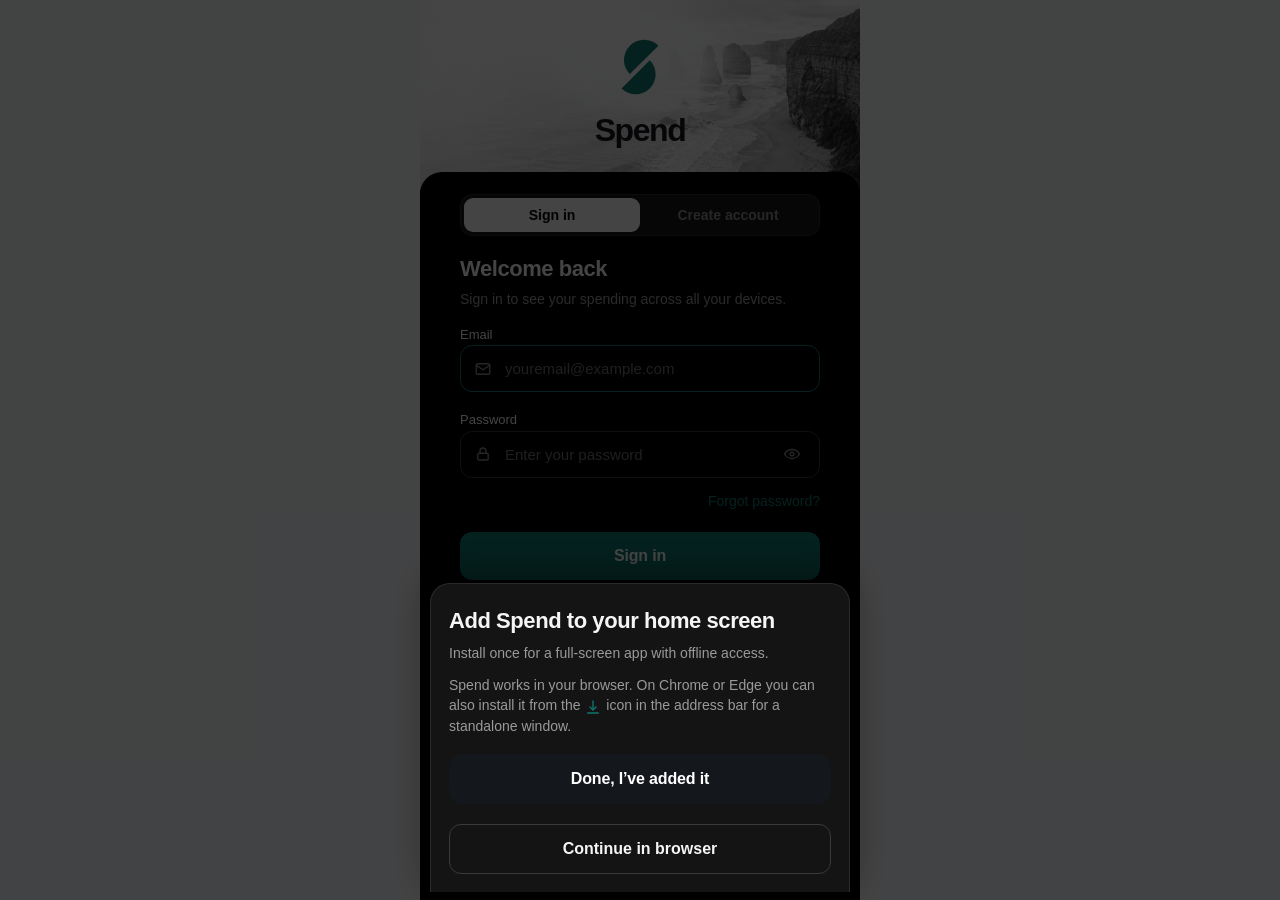
==== commit 72900f7c: "Add first-open install tutorial before sign-in Platform-specific home screen instructions with dismi" ====
--- a/index.html
+++ b/index.html
@@ -95,7 +95,7 @@
                   <input class="noteinput" type="text" id="authName" name="name" autocomplete="given-name"
                          maxlength="40" placeholder="Your first name" aria-describedby="authNameHelp authNameError">
                 </div>
-                <p class="auth-field-help" id="authNameHelp">Shown to friends in shared groups. You can change it later.</p>
+                <p class="auth-field-help" id="authNameHelp">Shown on your profile. You can change it later.</p>
                 <p class="auth-field-error" id="authNameError" hidden aria-live="polite"></p>
               </div>
               <div class="field" id="authEmailField">
@@ -144,6 +144,9 @@
               <p class="auth-slow-note" id="authSlowNote" hidden>Waking the server can take up to 10 seconds the first time today.</p>
               <button type="submit" class="savebtn" id="authSubmit">Sign in</button>
             </form>
+            <p class="auth-install-link-wrap" id="authInstallLinkWrap" hidden>
+              <button type="button" class="auth-inline-link" id="authInstallHelpLink">How to install</button>
+            </p>
             <p class="auth-foot" id="authFoot" hidden></p>
             <div class="auth-forgot-success" id="authForgotSuccess" hidden role="status" aria-live="polite">
               ✓ If an account exists for that email, a reset link is on its way. It expires in 1 hour.
@@ -185,7 +188,7 @@
         <div class="auth-dock-inner">
           <div class="auth-heading">
             <h2 class="auth-title">What should we call you?</h2>
-            <p class="auth-lead">We use this for your avatar and when friends join shared groups later.</p>
+            <p class="auth-lead">We use this for your avatar and your account.</p>
           </div>
           <form id="displayNameForm" class="auth-form" novalidate>
             <div class="field" id="displayNameField">
@@ -246,7 +249,7 @@
       <div class="amountwrap">
         <input class="amtinput tabular" id="amtInput" inputmode="decimal" placeholder="0.00"
                aria-label="Amount in Australian dollars" autocomplete="off">
-        <div class="cur" id="amtCurrency">AUD</div>
+        <div class="cur">AUD</div>
       </div>
       <div class="field">
         <div class="fl">Category</div>
@@ -298,6 +301,65 @@
 
 <div id="toast" class="toast" hidden></div>
 
+<div class="install-tutorial" id="installTutorial" hidden role="dialog" aria-modal="true"
+     aria-labelledby="installTutorialTitle" aria-describedby="installTutorialDesc">
+  <button type="button" class="install-tutorial-backdrop" id="installTutorialBackdrop" tabindex="-1" aria-hidden="true"></button>
+  <div class="install-tutorial-sheet">
+    <h2 class="auth-title" id="installTutorialTitle">Add Spend to your home screen</h2>
+    <p class="auth-lead" id="installTutorialDesc">Install once for a full-screen app with offline access.</p>
+
+    <div class="install-panel" id="installPanelIosOther" hidden>
+      <p class="install-callout">On iPhone and iPad, home screen install only works in <strong>Safari</strong>.</p>
+      <p class="auth-lead">Copy this link, paste it into Safari, then follow the steps below.</p>
+      <button type="button" class="auth-ghost-btn install-copy-btn" id="installCopyLinkBtn">Copy link to open in Safari</button>
+      <p class="install-copy-note" id="installCopyNote" hidden role="status" aria-live="polite">Link copied — paste in Safari’s address bar.</p>
+    </div>
+
+    <ol class="auth-steps install-steps" id="installStepsIosSafari" hidden>
+      <li><span class="install-step-ico icon" data-ico="share" aria-hidden="true"></span> Tap <strong>Share</strong> in Safari&rsquo;s toolbar</li>
+      <li class="install-step--stacked">
+        <div class="install-step-head">
+          <span class="install-step-ico icon" data-ico="viewMore" aria-hidden="true"></span>
+          <span>Tap <strong>View More</strong> in the lower-right of the share sheet</span>
+        </div>
+        <figure class="install-view-more-fig" aria-hidden="true">
+          <svg viewBox="0 0 132 76" xmlns="http://www.w3.org/2000/svg" role="presentation">
+            <rect x="1" y="1" width="130" height="74" rx="12" fill="#252525" stroke="#3A3A3A" stroke-width="1.5"/>
+            <rect x="14" y="14" width="16" height="16" rx="5" fill="#3A3A3A"/>
+            <rect x="36" y="14" width="16" height="16" rx="5" fill="#3A3A3A"/>
+            <rect x="58" y="14" width="16" height="16" rx="5" fill="#3A3A3A"/>
+            <rect x="80" y="14" width="16" height="16" rx="5" fill="#3A3A3A"/>
+            <rect x="14" y="36" width="16" height="16" rx="5" fill="#3A3A3A"/>
+            <rect x="36" y="36" width="16" height="16" rx="5" fill="#3A3A3A"/>
+            <rect x="72" y="48" width="50" height="20" rx="10" fill="#3FB5A8"/>
+            <text x="97" y="62" text-anchor="middle" fill="#0A0A0A" font-family="system-ui,sans-serif" font-size="9" font-weight="650">View More</text>
+          </svg>
+        </figure>
+      </li>
+      <li><span class="install-step-ico icon" data-ico="homePlus" aria-hidden="true"></span> Tap <strong>Add to Home Screen</strong></li>
+      <li><span class="install-step-ico icon" data-ico="plus" aria-hidden="true"></span> Tap <strong>Add</strong> in the top corner</li>
+      <li><span class="install-step-ico icon" data-ico="phone" aria-hidden="true"></span> Open <strong>Spend</strong> from your home screen</li>
+    </ol>
+
+    <ol class="auth-steps install-steps" id="installStepsAndroid" hidden>
+      <li><span class="install-step-ico icon" data-ico="dots" aria-hidden="true"></span> Tap the menu <strong>(⋮)</strong> in Chrome</li>
+      <li><span class="install-step-ico icon" data-ico="plus" aria-hidden="true"></span> Tap <strong>Add to Home screen</strong> or <strong>Install app</strong></li>
+      <li><span class="install-step-ico icon" data-ico="phone" aria-hidden="true"></span> Open <strong>Spend</strong> from your home screen</li>
+    </ol>
+
+    <p class="auth-lead install-desktop-note" id="installPanelDesktop" hidden>
+      Spend works in your browser. On Chrome or Edge you can also install it from the <span class="install-inline-ico icon" data-ico="download" aria-hidden="true"></span> icon in the address bar for a standalone window.
+    </p>
+
+    <button type="button" class="savebtn install-prompt-btn" id="installPromptBtn" hidden>Install Spend</button>
+
+    <div class="install-tutorial-actions">
+      <button type="button" class="savebtn" id="installTutorialDone">Done, I&rsquo;ve added it</button>
+      <button type="button" class="auth-ghost-btn" id="installTutorialBrowser">Continue in browser</button>
+    </div>
+  </div>
+</div>
+
 <div class="confirm" id="confirmDialog" hidden>
   <button type="button" class="confirm-backdrop" id="confirmCancelBg" aria-label="Dismiss"></button>
   <div class="confirm-sheet" role="dialog" aria-modal="true" aria-labelledby="confirmTitle" aria-describedby="confirmBody">
@@ -315,13 +377,13 @@
 <script src="./supabase/config.js"></script>
 <script src="./supabase/client.js"></script>
 <script src="./auth-view.js"></script>
+<script src="./install-tutorial.js"></script>
 <script src="./supabase/auth.js"></script>
 <script src="./supabase/data.js"></script>
 <script src="./supabase/settings.js"></script>
 <script src="./supabase/categories.js"></script>
 <script src="./supabase/fx-rates.js"></script>
 <script src="./rates.js"></script>
-<script src="./currency.js"></script>
 <script src="./app.js"></script>
 </body>
 </html>
--- a/styles.css
+++ b/styles.css
@@ -340,7 +340,57 @@
 .auth-forgot-wrap[hidden],
 .auth-foot[hidden],
 .auth-forgot-success[hidden],
-.auth-slow-note[hidden]{display:none !important;}
+.auth-slow-note[hidden],
+.auth-install-link-wrap[hidden]{display:none !important;}
+
+/* install tutorial (auth overlay) */
+.install-tutorial{
+  position:fixed;inset:0;z-index:90;display:flex;align-items:flex-end;justify-content:center;
+  padding:0 0 calc(8px + var(--safe-b));
+}
+.install-tutorial[hidden]{display:none !important;}
+.app.auth-mode .install-tutorial{align-items:flex-end;}
+.install-tutorial-backdrop{
+  position:absolute;inset:0;border:none;padding:0;margin:0;cursor:default;
+  background:rgba(0,0,0,.72);
+}
+.install-tutorial-sheet{
+  position:relative;width:100%;max-width:420px;max-height:min(92vh,720px);overflow-y:auto;
+  -webkit-overflow-scrolling:touch;
+  background:#141414;border-radius:20px 20px 0 0;padding:22px 18px calc(18px + var(--safe-b));
+  border:1px solid #2A2A2A;border-bottom:none;
+  box-shadow:0 -8px 40px rgba(0,0,0,.45);
+}
+.install-tutorial-sheet .auth-title{margin-bottom:6px;}
+.install-steps{margin-top:14px;}
+.install-steps li{display:flex;align-items:flex-start;gap:10px;margin-bottom:10px;}
+.install-step--stacked{flex-direction:column;align-items:stretch;gap:0;}
+.install-step-head{display:flex;align-items:flex-start;gap:10px;}
+.install-view-more-fig{margin:10px 0 4px 32px;max-width:220px;}
+.install-view-more-fig svg{display:block;width:100%;height:auto;border-radius:10px;
+  box-shadow:0 4px 16px rgba(0,0,0,.35);}
+.install-step-ico{
+  flex:0 0 22px;width:22px;height:22px;margin-top:1px;color:var(--ok);
+}
+.install-step-ico svg{width:22px;height:22px;}
+.install-callout{
+  font-size:14px;line-height:1.45;color:#E8E8E8;margin:12px 0 8px;
+  padding:12px 14px;border-radius:12px;background:rgba(63,181,168,.12);border:1px solid rgba(63,181,168,.28);
+}
+.install-copy-btn{width:100%;margin-top:10px;}
+.install-copy-note{font-size:12.5px;color:var(--ok);text-align:center;margin:10px 0 0;}
+.install-desktop-note{margin-top:12px;}
+.install-inline-ico{display:inline-block;vertical-align:middle;width:18px;height:18px;color:var(--ok);}
+.install-inline-ico svg{width:18px;height:18px;}
+.install-prompt-btn{width:100%;margin:14px 0 0;}
+.install-tutorial-actions{display:flex;flex-direction:column;gap:10px;margin-top:18px;}
+.install-tutorial-actions .savebtn{margin:0;}
+.install-panel[hidden],
+.install-steps[hidden],
+.install-desktop-note[hidden],
+.install-prompt-btn[hidden],
+.install-copy-note[hidden]{display:none !important;}
+.auth-install-link-wrap{margin:14px 0 0;text-align:center;font-size:13px;}
 
 /* account panel (More screen) */
 .account-panel{flex:1;overflow-y:auto;-webkit-overflow-scrolling:touch;padding:20px 16px 96px;}
@@ -351,11 +401,6 @@
 .budget-field{display:flex;align-items:center;gap:10px;border:1px solid var(--hair);border-radius:12px;
   background:var(--paper);padding:4px 4px 4px 14px;}
 .budget-cur{font-size:12px;font-weight:600;color:var(--muted);letter-spacing:.04em;}
-.currency-seg{display:flex;gap:8px;margin-top:4px;}
-.currency-opt{flex:1;border:1px solid var(--hair-strong);background:var(--card);border-radius:12px;
-  padding:12px 10px;font-size:15px;font-weight:600;color:var(--ink);cursor:pointer;}
-.currency-opt.active{background:var(--ink);border-color:var(--ink);color:#fff;}
-.currency-opt:active{opacity:.9;}
 .budget-input{flex:1;border:none;background:none;font-size:22px;font-weight:650;letter-spacing:-.02em;
   color:var(--ink);outline:none;padding:10px 8px;min-width:0;}
 .account-card .settings-save{margin-top:14px;padding:14px;}
@@ -577,8 +622,6 @@
 .confirm-btn--ghost:active{background:var(--hair);}
 .confirm-btn--danger{background:var(--over);color:#fff;}
 .confirm-btn--danger:active{opacity:.88;}
-.confirm-btn--primary{background:var(--ink);color:#fff;}
-.confirm-btn--primary:active{opacity:.88;}
 .load-screen{
   position:absolute;inset:0;z-index:100;display:flex;flex-direction:column;
   align-items:center;justify-content:center;gap:28px;padding:24px;
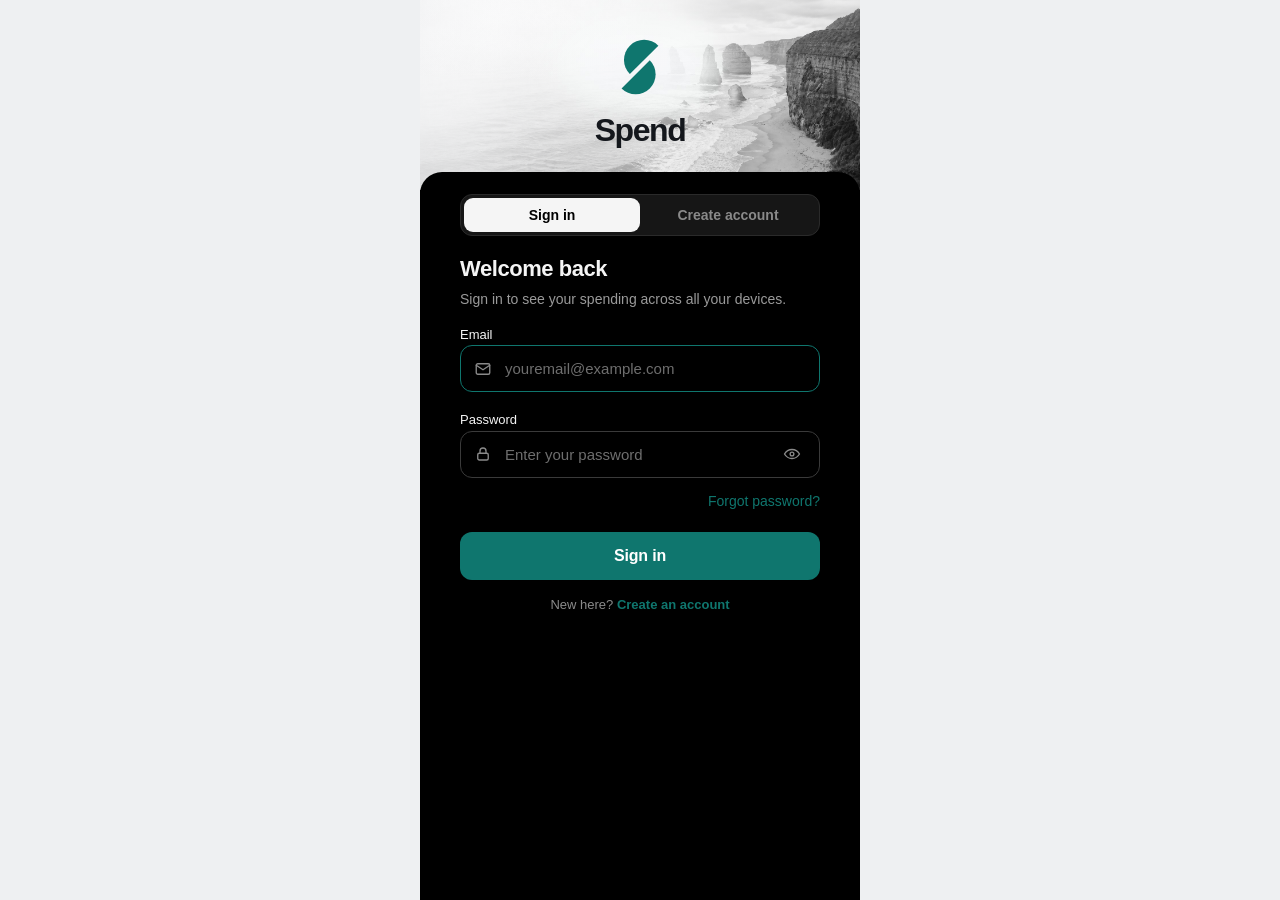
==== commit 42d4d857: "Merge pull request #4 from groovejunior/cursor/app-currency-setting-75d3 App-wide AUD/EUR display cu" ====
--- a/index.html
+++ b/index.html
@@ -95,7 +95,7 @@
                   <input class="noteinput" type="text" id="authName" name="name" autocomplete="given-name"
                          maxlength="40" placeholder="Your first name" aria-describedby="authNameHelp authNameError">
                 </div>
-                <p class="auth-field-help" id="authNameHelp">Shown on your profile. You can change it later.</p>
+                <p class="auth-field-help" id="authNameHelp">Shown to friends in shared groups. You can change it later.</p>
                 <p class="auth-field-error" id="authNameError" hidden aria-live="polite"></p>
               </div>
               <div class="field" id="authEmailField">
@@ -144,9 +144,6 @@
               <p class="auth-slow-note" id="authSlowNote" hidden>Waking the server can take up to 10 seconds the first time today.</p>
               <button type="submit" class="savebtn" id="authSubmit">Sign in</button>
             </form>
-            <p class="auth-install-link-wrap" id="authInstallLinkWrap" hidden>
-              <button type="button" class="auth-inline-link" id="authInstallHelpLink">How to install</button>
-            </p>
             <p class="auth-foot" id="authFoot" hidden></p>
             <div class="auth-forgot-success" id="authForgotSuccess" hidden role="status" aria-live="polite">
               ✓ If an account exists for that email, a reset link is on its way. It expires in 1 hour.
@@ -188,7 +185,7 @@
         <div class="auth-dock-inner">
           <div class="auth-heading">
             <h2 class="auth-title">What should we call you?</h2>
-            <p class="auth-lead">We use this for your avatar and your account.</p>
+            <p class="auth-lead">We use this for your avatar and when friends join shared groups later.</p>
           </div>
           <form id="displayNameForm" class="auth-form" novalidate>
             <div class="field" id="displayNameField">
@@ -249,7 +246,7 @@
       <div class="amountwrap">
         <input class="amtinput tabular" id="amtInput" inputmode="decimal" placeholder="0.00"
                aria-label="Amount in Australian dollars" autocomplete="off">
-        <div class="cur">AUD</div>
+        <div class="cur" id="amtCurrency">AUD</div>
       </div>
       <div class="field">
         <div class="fl">Category</div>
@@ -301,65 +298,6 @@
 
 <div id="toast" class="toast" hidden></div>
 
-<div class="install-tutorial" id="installTutorial" hidden role="dialog" aria-modal="true"
-     aria-labelledby="installTutorialTitle" aria-describedby="installTutorialDesc">
-  <button type="button" class="install-tutorial-backdrop" id="installTutorialBackdrop" tabindex="-1" aria-hidden="true"></button>
-  <div class="install-tutorial-sheet">
-    <h2 class="auth-title" id="installTutorialTitle">Add Spend to your home screen</h2>
-    <p class="auth-lead" id="installTutorialDesc">Install once for a full-screen app with offline access.</p>
-
-    <div class="install-panel" id="installPanelIosOther" hidden>
-      <p class="install-callout">On iPhone and iPad, home screen install only works in <strong>Safari</strong>.</p>
-      <p class="auth-lead">Copy this link, paste it into Safari, then follow the steps below.</p>
-      <button type="button" class="auth-ghost-btn install-copy-btn" id="installCopyLinkBtn">Copy link to open in Safari</button>
-      <p class="install-copy-note" id="installCopyNote" hidden role="status" aria-live="polite">Link copied — paste in Safari’s address bar.</p>
-    </div>
-
-    <ol class="auth-steps install-steps" id="installStepsIosSafari" hidden>
-      <li><span class="install-step-ico icon" data-ico="share" aria-hidden="true"></span> Tap <strong>Share</strong> in Safari&rsquo;s toolbar</li>
-      <li class="install-step--stacked">
-        <div class="install-step-head">
-          <span class="install-step-ico icon" data-ico="viewMore" aria-hidden="true"></span>
-          <span>Tap <strong>View More</strong> in the lower-right of the share sheet</span>
-        </div>
-        <figure class="install-view-more-fig" aria-hidden="true">
-          <svg viewBox="0 0 132 76" xmlns="http://www.w3.org/2000/svg" role="presentation">
-            <rect x="1" y="1" width="130" height="74" rx="12" fill="#252525" stroke="#3A3A3A" stroke-width="1.5"/>
-            <rect x="14" y="14" width="16" height="16" rx="5" fill="#3A3A3A"/>
-            <rect x="36" y="14" width="16" height="16" rx="5" fill="#3A3A3A"/>
-            <rect x="58" y="14" width="16" height="16" rx="5" fill="#3A3A3A"/>
-            <rect x="80" y="14" width="16" height="16" rx="5" fill="#3A3A3A"/>
-            <rect x="14" y="36" width="16" height="16" rx="5" fill="#3A3A3A"/>
-            <rect x="36" y="36" width="16" height="16" rx="5" fill="#3A3A3A"/>
-            <rect x="72" y="48" width="50" height="20" rx="10" fill="#3FB5A8"/>
-            <text x="97" y="62" text-anchor="middle" fill="#0A0A0A" font-family="system-ui,sans-serif" font-size="9" font-weight="650">View More</text>
-          </svg>
-        </figure>
-      </li>
-      <li><span class="install-step-ico icon" data-ico="homePlus" aria-hidden="true"></span> Tap <strong>Add to Home Screen</strong></li>
-      <li><span class="install-step-ico icon" data-ico="plus" aria-hidden="true"></span> Tap <strong>Add</strong> in the top corner</li>
-      <li><span class="install-step-ico icon" data-ico="phone" aria-hidden="true"></span> Open <strong>Spend</strong> from your home screen</li>
-    </ol>
-
-    <ol class="auth-steps install-steps" id="installStepsAndroid" hidden>
-      <li><span class="install-step-ico icon" data-ico="dots" aria-hidden="true"></span> Tap the menu <strong>(⋮)</strong> in Chrome</li>
-      <li><span class="install-step-ico icon" data-ico="plus" aria-hidden="true"></span> Tap <strong>Add to Home screen</strong> or <strong>Install app</strong></li>
-      <li><span class="install-step-ico icon" data-ico="phone" aria-hidden="true"></span> Open <strong>Spend</strong> from your home screen</li>
-    </ol>
-
-    <p class="auth-lead install-desktop-note" id="installPanelDesktop" hidden>
-      Spend works in your browser. On Chrome or Edge you can also install it from the <span class="install-inline-ico icon" data-ico="download" aria-hidden="true"></span> icon in the address bar for a standalone window.
-    </p>
-
-    <button type="button" class="savebtn install-prompt-btn" id="installPromptBtn" hidden>Install Spend</button>
-
-    <div class="install-tutorial-actions">
-      <button type="button" class="savebtn" id="installTutorialDone">Done, I&rsquo;ve added it</button>
-      <button type="button" class="auth-ghost-btn" id="installTutorialBrowser">Continue in browser</button>
-    </div>
-  </div>
-</div>
-
 <div class="confirm" id="confirmDialog" hidden>
   <button type="button" class="confirm-backdrop" id="confirmCancelBg" aria-label="Dismiss"></button>
   <div class="confirm-sheet" role="dialog" aria-modal="true" aria-labelledby="confirmTitle" aria-describedby="confirmBody">
@@ -377,13 +315,13 @@
 <script src="./supabase/config.js"></script>
 <script src="./supabase/client.js"></script>
 <script src="./auth-view.js"></script>
-<script src="./install-tutorial.js"></script>
 <script src="./supabase/auth.js"></script>
 <script src="./supabase/data.js"></script>
 <script src="./supabase/settings.js"></script>
 <script src="./supabase/categories.js"></script>
 <script src="./supabase/fx-rates.js"></script>
 <script src="./rates.js"></script>
+<script src="./currency.js"></script>
 <script src="./app.js"></script>
 </body>
 </html>
--- a/styles.css
+++ b/styles.css
@@ -340,57 +340,7 @@
 .auth-forgot-wrap[hidden],
 .auth-foot[hidden],
 .auth-forgot-success[hidden],
-.auth-slow-note[hidden],
-.auth-install-link-wrap[hidden]{display:none !important;}
-
-/* install tutorial (auth overlay) */
-.install-tutorial{
-  position:fixed;inset:0;z-index:90;display:flex;align-items:flex-end;justify-content:center;
-  padding:0 0 calc(8px + var(--safe-b));
-}
-.install-tutorial[hidden]{display:none !important;}
-.app.auth-mode .install-tutorial{align-items:flex-end;}
-.install-tutorial-backdrop{
-  position:absolute;inset:0;border:none;padding:0;margin:0;cursor:default;
-  background:rgba(0,0,0,.72);
-}
-.install-tutorial-sheet{
-  position:relative;width:100%;max-width:420px;max-height:min(92vh,720px);overflow-y:auto;
-  -webkit-overflow-scrolling:touch;
-  background:#141414;border-radius:20px 20px 0 0;padding:22px 18px calc(18px + var(--safe-b));
-  border:1px solid #2A2A2A;border-bottom:none;
-  box-shadow:0 -8px 40px rgba(0,0,0,.45);
-}
-.install-tutorial-sheet .auth-title{margin-bottom:6px;}
-.install-steps{margin-top:14px;}
-.install-steps li{display:flex;align-items:flex-start;gap:10px;margin-bottom:10px;}
-.install-step--stacked{flex-direction:column;align-items:stretch;gap:0;}
-.install-step-head{display:flex;align-items:flex-start;gap:10px;}
-.install-view-more-fig{margin:10px 0 4px 32px;max-width:220px;}
-.install-view-more-fig svg{display:block;width:100%;height:auto;border-radius:10px;
-  box-shadow:0 4px 16px rgba(0,0,0,.35);}
-.install-step-ico{
-  flex:0 0 22px;width:22px;height:22px;margin-top:1px;color:var(--ok);
-}
-.install-step-ico svg{width:22px;height:22px;}
-.install-callout{
-  font-size:14px;line-height:1.45;color:#E8E8E8;margin:12px 0 8px;
-  padding:12px 14px;border-radius:12px;background:rgba(63,181,168,.12);border:1px solid rgba(63,181,168,.28);
-}
-.install-copy-btn{width:100%;margin-top:10px;}
-.install-copy-note{font-size:12.5px;color:var(--ok);text-align:center;margin:10px 0 0;}
-.install-desktop-note{margin-top:12px;}
-.install-inline-ico{display:inline-block;vertical-align:middle;width:18px;height:18px;color:var(--ok);}
-.install-inline-ico svg{width:18px;height:18px;}
-.install-prompt-btn{width:100%;margin:14px 0 0;}
-.install-tutorial-actions{display:flex;flex-direction:column;gap:10px;margin-top:18px;}
-.install-tutorial-actions .savebtn{margin:0;}
-.install-panel[hidden],
-.install-steps[hidden],
-.install-desktop-note[hidden],
-.install-prompt-btn[hidden],
-.install-copy-note[hidden]{display:none !important;}
-.auth-install-link-wrap{margin:14px 0 0;text-align:center;font-size:13px;}
+.auth-slow-note[hidden]{display:none !important;}
 
 /* account panel (More screen) */
 .account-panel{flex:1;overflow-y:auto;-webkit-overflow-scrolling:touch;padding:20px 16px 96px;}
@@ -401,6 +351,11 @@
 .budget-field{display:flex;align-items:center;gap:10px;border:1px solid var(--hair);border-radius:12px;
   background:var(--paper);padding:4px 4px 4px 14px;}
 .budget-cur{font-size:12px;font-weight:600;color:var(--muted);letter-spacing:.04em;}
+.currency-seg{display:flex;gap:8px;margin-top:4px;}
+.currency-opt{flex:1;border:1px solid var(--hair-strong);background:var(--card);border-radius:12px;
+  padding:12px 10px;font-size:15px;font-weight:600;color:var(--ink);cursor:pointer;}
+.currency-opt.active{background:var(--ink);border-color:var(--ink);color:#fff;}
+.currency-opt:active{opacity:.9;}
 .budget-input{flex:1;border:none;background:none;font-size:22px;font-weight:650;letter-spacing:-.02em;
   color:var(--ink);outline:none;padding:10px 8px;min-width:0;}
 .account-card .settings-save{margin-top:14px;padding:14px;}
@@ -622,6 +577,8 @@
 .confirm-btn--ghost:active{background:var(--hair);}
 .confirm-btn--danger{background:var(--over);color:#fff;}
 .confirm-btn--danger:active{opacity:.88;}
+.confirm-btn--primary{background:var(--ink);color:#fff;}
+.confirm-btn--primary:active{opacity:.88;}
 .load-screen{
   position:absolute;inset:0;z-index:100;display:flex;flex-direction:column;
   align-items:center;justify-content:center;gap:28px;padding:24px;
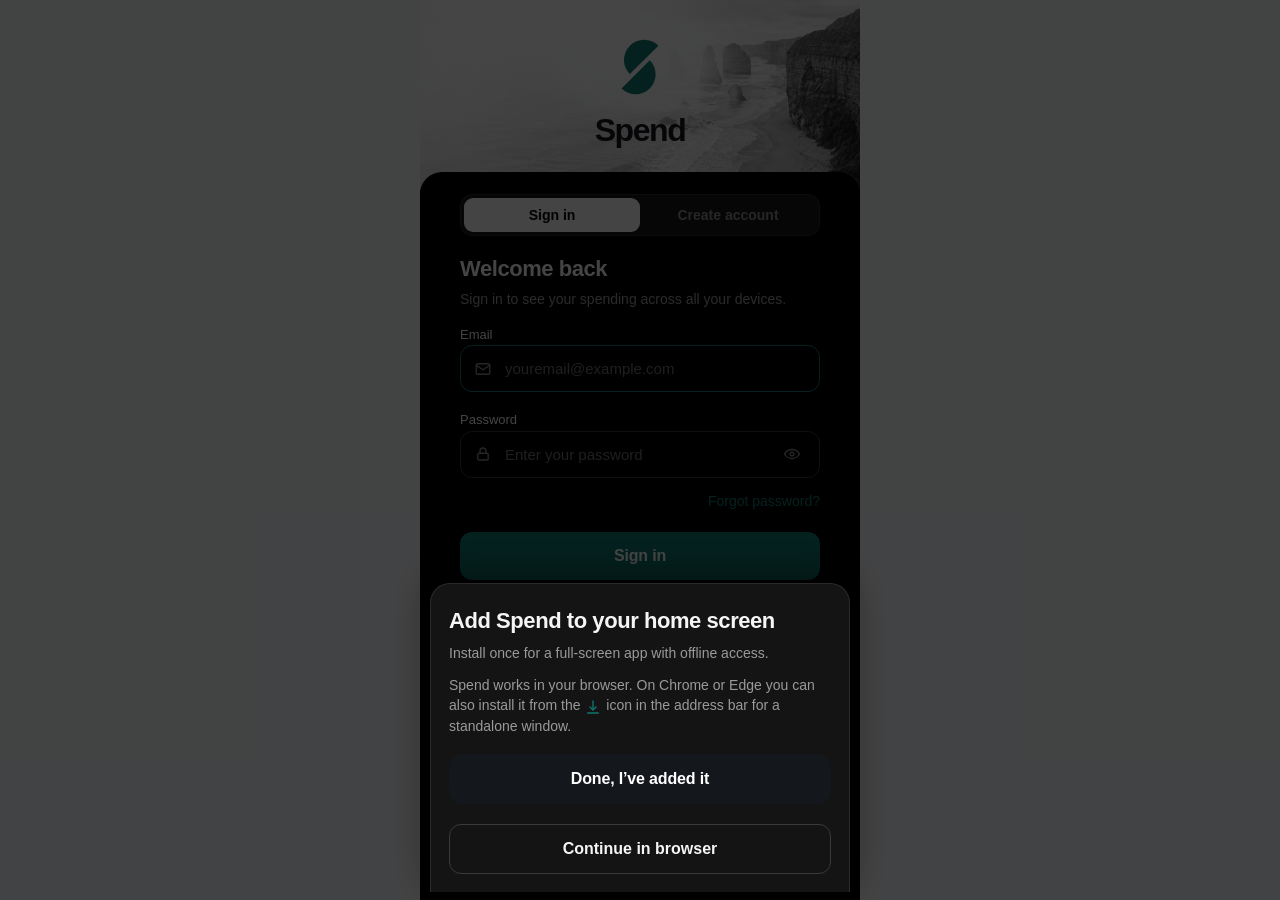
==== commit ada7c8cd: "Merge main and bump service worker cache to spend-v63 Resolve conflicts keeping currency settings an" ====
--- a/index.html
+++ b/index.html
@@ -95,7 +95,7 @@
                   <input class="noteinput" type="text" id="authName" name="name" autocomplete="given-name"
                          maxlength="40" placeholder="Your first name" aria-describedby="authNameHelp authNameError">
                 </div>
-                <p class="auth-field-help" id="authNameHelp">Shown to friends in shared groups. You can change it later.</p>
+                <p class="auth-field-help" id="authNameHelp">Shown on your profile. You can change it later.</p>
                 <p class="auth-field-error" id="authNameError" hidden aria-live="polite"></p>
               </div>
               <div class="field" id="authEmailField">
@@ -144,6 +144,9 @@
               <p class="auth-slow-note" id="authSlowNote" hidden>Waking the server can take up to 10 seconds the first time today.</p>
               <button type="submit" class="savebtn" id="authSubmit">Sign in</button>
             </form>
+            <p class="auth-install-link-wrap" id="authInstallLinkWrap" hidden>
+              <button type="button" class="auth-inline-link" id="authInstallHelpLink">How to install</button>
+            </p>
             <p class="auth-foot" id="authFoot" hidden></p>
             <div class="auth-forgot-success" id="authForgotSuccess" hidden role="status" aria-live="polite">
               ✓ If an account exists for that email, a reset link is on its way. It expires in 1 hour.
@@ -185,7 +188,7 @@
         <div class="auth-dock-inner">
           <div class="auth-heading">
             <h2 class="auth-title">What should we call you?</h2>
-            <p class="auth-lead">We use this for your avatar and when friends join shared groups later.</p>
+            <p class="auth-lead">We use this for your avatar and your account.</p>
           </div>
           <form id="displayNameForm" class="auth-form" novalidate>
             <div class="field" id="displayNameField">
@@ -298,6 +301,65 @@
 
 <div id="toast" class="toast" hidden></div>
 
+<div class="install-tutorial" id="installTutorial" hidden role="dialog" aria-modal="true"
+     aria-labelledby="installTutorialTitle" aria-describedby="installTutorialDesc">
+  <button type="button" class="install-tutorial-backdrop" id="installTutorialBackdrop" tabindex="-1" aria-hidden="true"></button>
+  <div class="install-tutorial-sheet">
+    <h2 class="auth-title" id="installTutorialTitle">Add Spend to your home screen</h2>
+    <p class="auth-lead" id="installTutorialDesc">Install once for a full-screen app with offline access.</p>
+
+    <div class="install-panel" id="installPanelIosOther" hidden>
+      <p class="install-callout">On iPhone and iPad, home screen install only works in <strong>Safari</strong>.</p>
+      <p class="auth-lead">Copy this link, paste it into Safari, then follow the steps below.</p>
+      <button type="button" class="auth-ghost-btn install-copy-btn" id="installCopyLinkBtn">Copy link to open in Safari</button>
+      <p class="install-copy-note" id="installCopyNote" hidden role="status" aria-live="polite">Link copied — paste in Safari’s address bar.</p>
+    </div>
+
+    <ol class="auth-steps install-steps" id="installStepsIosSafari" hidden>
+      <li><span class="install-step-ico icon" data-ico="share" aria-hidden="true"></span> Tap <strong>Share</strong> in Safari&rsquo;s toolbar</li>
+      <li class="install-step--stacked">
+        <div class="install-step-head">
+          <span class="install-step-ico icon" data-ico="viewMore" aria-hidden="true"></span>
+          <span>Tap <strong>View More</strong> in the lower-right of the share sheet</span>
+        </div>
+        <figure class="install-view-more-fig" aria-hidden="true">
+          <svg viewBox="0 0 132 76" xmlns="http://www.w3.org/2000/svg" role="presentation">
+            <rect x="1" y="1" width="130" height="74" rx="12" fill="#252525" stroke="#3A3A3A" stroke-width="1.5"/>
+            <rect x="14" y="14" width="16" height="16" rx="5" fill="#3A3A3A"/>
+            <rect x="36" y="14" width="16" height="16" rx="5" fill="#3A3A3A"/>
+            <rect x="58" y="14" width="16" height="16" rx="5" fill="#3A3A3A"/>
+            <rect x="80" y="14" width="16" height="16" rx="5" fill="#3A3A3A"/>
+            <rect x="14" y="36" width="16" height="16" rx="5" fill="#3A3A3A"/>
+            <rect x="36" y="36" width="16" height="16" rx="5" fill="#3A3A3A"/>
+            <rect x="72" y="48" width="50" height="20" rx="10" fill="#3FB5A8"/>
+            <text x="97" y="62" text-anchor="middle" fill="#0A0A0A" font-family="system-ui,sans-serif" font-size="9" font-weight="650">View More</text>
+          </svg>
+        </figure>
+      </li>
+      <li><span class="install-step-ico icon" data-ico="homePlus" aria-hidden="true"></span> Tap <strong>Add to Home Screen</strong></li>
+      <li><span class="install-step-ico icon" data-ico="plus" aria-hidden="true"></span> Tap <strong>Add</strong> in the top corner</li>
+      <li><span class="install-step-ico icon" data-ico="phone" aria-hidden="true"></span> Open <strong>Spend</strong> from your home screen</li>
+    </ol>
+
+    <ol class="auth-steps install-steps" id="installStepsAndroid" hidden>
+      <li><span class="install-step-ico icon" data-ico="dots" aria-hidden="true"></span> Tap the menu <strong>(⋮)</strong> in Chrome</li>
+      <li><span class="install-step-ico icon" data-ico="plus" aria-hidden="true"></span> Tap <strong>Add to Home screen</strong> or <strong>Install app</strong></li>
+      <li><span class="install-step-ico icon" data-ico="phone" aria-hidden="true"></span> Open <strong>Spend</strong> from your home screen</li>
+    </ol>
+
+    <p class="auth-lead install-desktop-note" id="installPanelDesktop" hidden>
+      Spend works in your browser. On Chrome or Edge you can also install it from the <span class="install-inline-ico icon" data-ico="download" aria-hidden="true"></span> icon in the address bar for a standalone window.
+    </p>
+
+    <button type="button" class="savebtn install-prompt-btn" id="installPromptBtn" hidden>Install Spend</button>
+
+    <div class="install-tutorial-actions">
+      <button type="button" class="savebtn" id="installTutorialDone">Done, I&rsquo;ve added it</button>
+      <button type="button" class="auth-ghost-btn" id="installTutorialBrowser">Continue in browser</button>
+    </div>
+  </div>
+</div>
+
 <div class="confirm" id="confirmDialog" hidden>
   <button type="button" class="confirm-backdrop" id="confirmCancelBg" aria-label="Dismiss"></button>
   <div class="confirm-sheet" role="dialog" aria-modal="true" aria-labelledby="confirmTitle" aria-describedby="confirmBody">
@@ -315,6 +377,7 @@
 <script src="./supabase/config.js"></script>
 <script src="./supabase/client.js"></script>
 <script src="./auth-view.js"></script>
+<script src="./install-tutorial.js"></script>
 <script src="./supabase/auth.js"></script>
 <script src="./supabase/data.js"></script>
 <script src="./supabase/settings.js"></script>
--- a/styles.css
+++ b/styles.css
@@ -340,7 +340,57 @@
 .auth-forgot-wrap[hidden],
 .auth-foot[hidden],
 .auth-forgot-success[hidden],
-.auth-slow-note[hidden]{display:none !important;}
+.auth-slow-note[hidden],
+.auth-install-link-wrap[hidden]{display:none !important;}
+
+/* install tutorial (auth overlay) */
+.install-tutorial{
+  position:fixed;inset:0;z-index:90;display:flex;align-items:flex-end;justify-content:center;
+  padding:0 0 calc(8px + var(--safe-b));
+}
+.install-tutorial[hidden]{display:none !important;}
+.app.auth-mode .install-tutorial{align-items:flex-end;}
+.install-tutorial-backdrop{
+  position:absolute;inset:0;border:none;padding:0;margin:0;cursor:default;
+  background:rgba(0,0,0,.72);
+}
+.install-tutorial-sheet{
+  position:relative;width:100%;max-width:420px;max-height:min(92vh,720px);overflow-y:auto;
+  -webkit-overflow-scrolling:touch;
+  background:#141414;border-radius:20px 20px 0 0;padding:22px 18px calc(18px + var(--safe-b));
+  border:1px solid #2A2A2A;border-bottom:none;
+  box-shadow:0 -8px 40px rgba(0,0,0,.45);
+}
+.install-tutorial-sheet .auth-title{margin-bottom:6px;}
+.install-steps{margin-top:14px;}
+.install-steps li{display:flex;align-items:flex-start;gap:10px;margin-bottom:10px;}
+.install-step--stacked{flex-direction:column;align-items:stretch;gap:0;}
+.install-step-head{display:flex;align-items:flex-start;gap:10px;}
+.install-view-more-fig{margin:10px 0 4px 32px;max-width:220px;}
+.install-view-more-fig svg{display:block;width:100%;height:auto;border-radius:10px;
+  box-shadow:0 4px 16px rgba(0,0,0,.35);}
+.install-step-ico{
+  flex:0 0 22px;width:22px;height:22px;margin-top:1px;color:var(--ok);
+}
+.install-step-ico svg{width:22px;height:22px;}
+.install-callout{
+  font-size:14px;line-height:1.45;color:#E8E8E8;margin:12px 0 8px;
+  padding:12px 14px;border-radius:12px;background:rgba(63,181,168,.12);border:1px solid rgba(63,181,168,.28);
+}
+.install-copy-btn{width:100%;margin-top:10px;}
+.install-copy-note{font-size:12.5px;color:var(--ok);text-align:center;margin:10px 0 0;}
+.install-desktop-note{margin-top:12px;}
+.install-inline-ico{display:inline-block;vertical-align:middle;width:18px;height:18px;color:var(--ok);}
+.install-inline-ico svg{width:18px;height:18px;}
+.install-prompt-btn{width:100%;margin:14px 0 0;}
+.install-tutorial-actions{display:flex;flex-direction:column;gap:10px;margin-top:18px;}
+.install-tutorial-actions .savebtn{margin:0;}
+.install-panel[hidden],
+.install-steps[hidden],
+.install-desktop-note[hidden],
+.install-prompt-btn[hidden],
+.install-copy-note[hidden]{display:none !important;}
+.auth-install-link-wrap{margin:14px 0 0;text-align:center;font-size:13px;}
 
 /* account panel (More screen) */
 .account-panel{flex:1;overflow-y:auto;-webkit-overflow-scrolling:touch;padding:20px 16px 96px;}
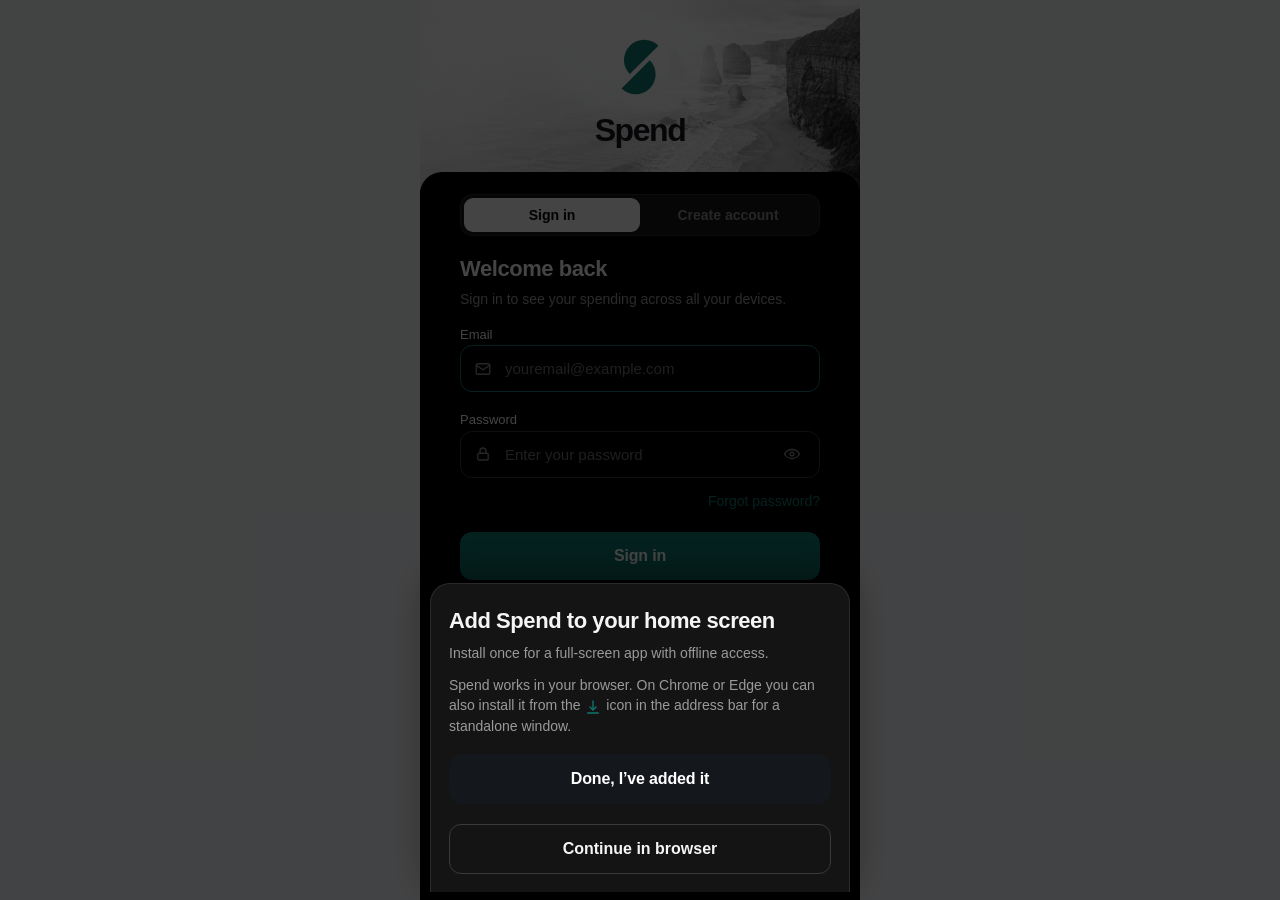
==== commit c0f4dcfa: "Add shared groups for splitting a trip. Friends can create a group, invite people, and log costs in " ====
--- a/index.html
+++ b/index.html
@@ -289,12 +289,22 @@
     <div id="stubContent"></div>
   </section>
 
+  <!-- SHARED GROUPS -->
+  <section class="screen" id="screen-shared">
+    <div class="topbar" id="sharedTopbar">
+      <button type="button" class="iconbtn" id="sharedBack" hidden aria-label="Back" data-ico="chevronLeft"></button>
+      <h1 id="sharedTitle">Groups</h1>
+    </div>
+    <div class="scroll" id="sharedScroll"></div>
+  </section>
+
   <!-- NAV -->
   <nav class="nav" id="nav">
     <button data-nav="home" class="on"><span class="icon" data-ico="home"></span>Home</button>
     <button data-nav="list"><span class="icon" data-ico="list"></span>Expenses</button>
     <button data-nav="add"><span class="icon" data-ico="plus"></span>Add</button>
     <button data-nav="analyse"><span class="icon" data-ico="chart"></span>Analysis</button>
+    <button data-nav="shared"><span class="icon" data-ico="users"></span>Groups</button>
     <button data-nav="more"><span class="icon" data-ico="dots"></span>More</button>
   </nav>
 </div>
@@ -316,35 +326,17 @@
     </div>
 
     <ol class="auth-steps install-steps" id="installStepsIosSafari" hidden>
-      <li><span class="install-step-ico icon" data-ico="share" aria-hidden="true"></span> Tap <strong>Share</strong> in Safari&rsquo;s toolbar</li>
-      <li class="install-step--stacked">
-        <div class="install-step-head">
-          <span class="install-step-ico icon" data-ico="viewMore" aria-hidden="true"></span>
-          <span>Tap <strong>View More</strong> in the lower-right of the share sheet</span>
-        </div>
-        <figure class="install-view-more-fig" aria-hidden="true">
-          <svg viewBox="0 0 132 76" xmlns="http://www.w3.org/2000/svg" role="presentation">
-            <rect x="1" y="1" width="130" height="74" rx="12" fill="#252525" stroke="#3A3A3A" stroke-width="1.5"/>
-            <rect x="14" y="14" width="16" height="16" rx="5" fill="#3A3A3A"/>
-            <rect x="36" y="14" width="16" height="16" rx="5" fill="#3A3A3A"/>
-            <rect x="58" y="14" width="16" height="16" rx="5" fill="#3A3A3A"/>
-            <rect x="80" y="14" width="16" height="16" rx="5" fill="#3A3A3A"/>
-            <rect x="14" y="36" width="16" height="16" rx="5" fill="#3A3A3A"/>
-            <rect x="36" y="36" width="16" height="16" rx="5" fill="#3A3A3A"/>
-            <rect x="72" y="48" width="50" height="20" rx="10" fill="#3FB5A8"/>
-            <text x="97" y="62" text-anchor="middle" fill="#0A0A0A" font-family="system-ui,sans-serif" font-size="9" font-weight="650">View More</text>
-          </svg>
-        </figure>
-      </li>
-      <li><span class="install-step-ico icon" data-ico="homePlus" aria-hidden="true"></span> Tap <strong>Add to Home Screen</strong></li>
-      <li><span class="install-step-ico icon" data-ico="plus" aria-hidden="true"></span> Tap <strong>Add</strong> in the top corner</li>
-      <li><span class="install-step-ico icon" data-ico="phone" aria-hidden="true"></span> Open <strong>Spend</strong> from your home screen</li>
+      <li><span class="install-step-ico icon" data-ico="share" aria-hidden="true"></span><span class="install-step-text">Tap <strong>Share</strong> in Safari&rsquo;s toolbar</span></li>
+      <li><span class="install-step-ico icon" data-ico="viewMore" aria-hidden="true"></span><span class="install-step-text">Tap <strong>View More</strong> in the lower-right of the share sheet</span></li>
+      <li><span class="install-step-ico icon" data-ico="homePlus" aria-hidden="true"></span><span class="install-step-text">Tap <strong>Add to Home Screen</strong></span></li>
+      <li><span class="install-step-ico icon" data-ico="plus" aria-hidden="true"></span><span class="install-step-text">Tap <strong>Add</strong> in the top corner</span></li>
+      <li><span class="install-step-ico icon" data-ico="phone" aria-hidden="true"></span><span class="install-step-text">Open <strong>Spend</strong> from your home screen</span></li>
     </ol>
 
     <ol class="auth-steps install-steps" id="installStepsAndroid" hidden>
-      <li><span class="install-step-ico icon" data-ico="dots" aria-hidden="true"></span> Tap the menu <strong>(⋮)</strong> in Chrome</li>
-      <li><span class="install-step-ico icon" data-ico="plus" aria-hidden="true"></span> Tap <strong>Add to Home screen</strong> or <strong>Install app</strong></li>
-      <li><span class="install-step-ico icon" data-ico="phone" aria-hidden="true"></span> Open <strong>Spend</strong> from your home screen</li>
+      <li><span class="install-step-ico icon" data-ico="dots" aria-hidden="true"></span><span class="install-step-text">Tap the menu <strong>(⋮)</strong> in Chrome</span></li>
+      <li><span class="install-step-ico icon" data-ico="plus" aria-hidden="true"></span><span class="install-step-text">Tap <strong>Add to Home screen</strong> or <strong>Install app</strong></span></li>
+      <li><span class="install-step-ico icon" data-ico="phone" aria-hidden="true"></span><span class="install-step-text">Open <strong>Spend</strong> from your home screen</span></li>
     </ol>
 
     <p class="auth-lead install-desktop-note" id="installPanelDesktop" hidden>
@@ -385,6 +377,9 @@
 <script src="./supabase/fx-rates.js"></script>
 <script src="./rates.js"></script>
 <script src="./currency.js"></script>
+<script src="./shared-ledger.js"></script>
+<script src="./supabase/shared.js"></script>
+<script src="./shared-ui.js"></script>
 <script src="./app.js"></script>
 </body>
 </html>
--- a/styles.css
+++ b/styles.css
@@ -26,7 +26,8 @@
 .app.signed-in #screen-home .topbar,
 .app.signed-in #screen-list .topbar,
 .app.signed-in #screen-analyse .topbar,
-.app.signed-in #screen-stub .topbar{padding-right:50px;}
+.app.signed-in #screen-stub .topbar,
+.app.signed-in #screen-shared .topbar{padding-right:50px;}
 
 /* screens */
 .screen{display:none;flex:1;flex-direction:column;min-height:0;}
@@ -144,8 +145,9 @@
 .nav{flex-shrink:0;display:flex;background:var(--card);border-top:1px solid var(--hair);
   padding:8px 6px calc(8px + var(--safe-b));}
 .nav button{flex:1;background:none;border:none;padding:7px 0 5px;display:flex;flex-direction:column;
-  align-items:center;gap:4px;color:var(--faint);font-size:11px;font-weight:550;border-radius:12px;
-  letter-spacing:.01em;}
+  align-items:center;gap:3px;color:var(--faint);font-size:10px;font-weight:550;border-radius:12px;
+  letter-spacing:0;min-width:0;}
+.nav button span:not(.icon){max-width:100%;overflow:hidden;text-overflow:ellipsis;white-space:nowrap;}
 .nav button .icon{width:23px;height:23px;}
 .nav button.on{color:var(--ink);}
 .nav button:active{background:var(--paper);}
@@ -342,6 +344,7 @@
 .auth-forgot-success[hidden],
 .auth-slow-note[hidden],
 .auth-install-link-wrap[hidden]{display:none !important;}
+.auth-form .field[hidden]{display:none !important;}
 
 /* install tutorial (auth overlay) */
 .install-tutorial{
@@ -364,11 +367,7 @@
 .install-tutorial-sheet .auth-title{margin-bottom:6px;}
 .install-steps{margin-top:14px;}
 .install-steps li{display:flex;align-items:flex-start;gap:10px;margin-bottom:10px;}
-.install-step--stacked{flex-direction:column;align-items:stretch;gap:0;}
-.install-step-head{display:flex;align-items:flex-start;gap:10px;}
-.install-view-more-fig{margin:10px 0 4px 32px;max-width:220px;}
-.install-view-more-fig svg{display:block;width:100%;height:auto;border-radius:10px;
-  box-shadow:0 4px 16px rgba(0,0,0,.35);}
+.install-step-text{flex:1;min-width:0;}
 .install-step-ico{
   flex:0 0 22px;width:22px;height:22px;margin-top:1px;color:var(--ok);
 }
@@ -651,6 +650,117 @@
   animation:load-spin .75s linear infinite;
 }
 @keyframes load-spin{to{transform:rotate(360deg);}}
+/* shared groups */
+#sharedScroll{padding-bottom:168px;}
+#sharedBack[hidden]{display:none !important;}
+#sharedTopbar.has-back{display:grid;grid-template-columns:40px minmax(0,1fr) 40px;align-items:center;}
+#sharedTopbar.has-back h1{text-align:center;font-size:16px;grid-column:2;margin:0;}
+#sharedTitle{min-width:0;overflow:hidden;text-overflow:ellipsis;white-space:nowrap;}
+.addbtn:disabled{opacity:.45;cursor:default;}
+.shared-entry{
+  width:100%;display:flex;align-items:center;gap:12px;text-align:left;
+  background:var(--card);border:1px solid var(--hair);border-radius:18px;
+  padding:14px 14px;margin-bottom:14px;
+}
+.shared-entry:active{background:var(--paper);}
+.shared-entry-mark{
+  width:40px;height:40px;border-radius:12px;background:var(--ink);color:#fff;
+  display:grid;place-items:center;flex-shrink:0;
+}
+.shared-entry-mark .icon, .shared-entry-mark svg{width:20px;height:20px;color:#fff;}
+.shared-entry-copy{flex:1;min-width:0;display:flex;flex-direction:column;gap:2px;}
+.shared-entry-title{font-size:16px;font-weight:650;letter-spacing:-.01em;color:var(--ink);}
+.shared-entry-sub{font-size:13px;color:var(--muted);line-height:1.35;}
+.shared-entry-chev{width:18px;height:18px;color:var(--faint);flex-shrink:0;}
+.sh-hero{text-align:center;padding:28px 12px 8px;color:var(--muted);}
+.sh-hero .icon{width:34px;height:34px;color:var(--faint);margin-bottom:8px;}
+.sh-hero h2{margin:0 0 6px;font-size:18px;font-weight:650;color:var(--ink);letter-spacing:-.02em;}
+.sh-hero p{margin:0 auto;max-width:280px;font-size:14px;line-height:1.45;}
+.sh-note{font-size:13px;color:var(--muted);line-height:1.45;margin:8px 0 12px;}
+.sh-lead{font-size:15px;font-weight:550;color:var(--ink);line-height:1.4;margin:4px 0 12px;}
+.sh-error{background:#F8E8E6;color:var(--over);border-radius:12px;padding:12px 14px;font-size:14px;line-height:1.4;margin:4px 0 12px;}
+.sh-card{background:var(--card);border:1px solid var(--hair);border-radius:18px;padding:16px;margin:0 0 12px;}
+.sh-card .lbl{font-size:12px;color:var(--muted);text-transform:uppercase;letter-spacing:.02em;font-weight:600;}
+.sh-card-title{margin:4px 0 0;font-size:18px;font-weight:650;letter-spacing:-.02em;}
+.sh-kicker{font-size:12px;font-weight:650;color:var(--ok-deep);text-transform:uppercase;letter-spacing:.04em;}
+.sh-group{
+  width:100%;display:flex;align-items:center;gap:10px;text-align:left;
+  background:var(--card);border:1px solid var(--hair);border-radius:16px;
+  padding:14px;margin-bottom:10px;
+}
+.sh-group:active{background:var(--paper);}
+.sh-group-copy{flex:1;min-width:0;display:flex;flex-direction:column;gap:3px;}
+.sh-group-name{font-size:16px;font-weight:650;letter-spacing:-.01em;overflow:hidden;text-overflow:ellipsis;white-space:nowrap;}
+.sh-group-meta{font-size:12.5px;color:var(--muted);}
+.sh-bal-fig{font-size:14px;font-weight:650;font-variant-numeric:tabular-nums;}
+.sh-bal-fig.is-pos{color:var(--ok-deep);}
+.sh-bal-fig.is-neg{color:var(--over);}
+.sh-chev{width:18px;height:18px;color:var(--faint);flex-shrink:0;}
+.sh-tabs{display:flex;gap:6px;background:var(--card);border:1px solid var(--hair);border-radius:12px;padding:4px;margin:4px 0 14px;}
+.sh-tab{flex:1;border:none;background:transparent;border-radius:9px;padding:8px 6px;font-size:13px;font-weight:650;color:var(--muted);}
+.sh-tab.on{background:var(--ink);color:#fff;}
+.sh-people-link{
+  width:100%;display:flex;align-items:center;gap:8px;text-align:left;
+  background:var(--card);border:1px solid var(--hair);border-radius:14px;padding:12px;
+  margin-bottom:12px;color:var(--ink);font-weight:600;
+}
+.sh-people-link .icon{width:18px;height:18px;color:var(--muted);}
+.sh-people-names{flex:1;min-width:0;font-weight:500;color:var(--muted);font-size:13px;overflow:hidden;text-overflow:ellipsis;white-space:nowrap;}
+.sh-cost{
+  width:100%;display:flex;align-items:center;gap:10px;text-align:left;
+  background:var(--card);border:none;border-bottom:1px solid var(--hair);padding:13px 14px;
+}
+.sh-cost:last-child{border-bottom:none;}
+.sh-cost-copy{flex:1;min-width:0;}
+.sh-cost-title{display:block;font-size:15px;font-weight:600;letter-spacing:-.01em;overflow:hidden;text-overflow:ellipsis;white-space:nowrap;}
+.sh-cost-meta{display:block;margin-top:2px;font-size:12.5px;color:var(--muted);}
+.sh-cost-amt{text-align:right;font-size:15px;font-weight:650;letter-spacing:-.01em;}
+.sh-cost-amt .money-eur{font-weight:500;}
+.sh-account,.sh-person{display:flex;align-items:center;gap:10px;padding:12px 0;flex-wrap:wrap;}
+.sh-person-copy{flex:1 1 180px;}
+.sh-account + .sh-account,.sh-person + .sh-person{border-top:1px solid var(--hair);}
+.sh-accounts,.sh-people{padding-top:4px;padding-bottom:4px;}
+.sh-avatar{
+  width:36px;height:36px;border-radius:50%;background:var(--stone-wash);color:var(--ink);
+  display:grid;place-items:center;font-weight:700;flex-shrink:0;
+}
+.sh-account-copy,.sh-person-copy{flex:1;min-width:0;display:flex;flex-direction:column;gap:2px;}
+.sh-account-name{font-size:15px;font-weight:600;letter-spacing:-.01em;}
+.sh-account-sub{font-size:12.5px;color:var(--muted);}
+.sh-account-amt{font-size:15px;font-weight:700;letter-spacing:-.01em;}
+.sh-account-amt.is-pos{color:var(--ok-deep);}
+.sh-account-amt.is-neg{color:var(--over);}
+.sh-transfer-line{margin:0 0 12px;font-size:16px;line-height:1.4;letter-spacing:-.01em;}
+.sh-btn{margin-top:0;padding:14px;}
+.sh-row-actions{display:flex;flex-direction:column;gap:8px;}
+.sh-row-actions .auth-ghost-btn{margin:0;}
+.sh-form .field:first-child{margin-top:4px;}
+.sh-amount{display:flex;flex-direction:column;gap:8px;}
+.sh-choices{display:flex;flex-direction:column;gap:8px;}
+.sh-choice{
+  width:100%;text-align:left;border:1px solid var(--hair);background:var(--card);
+  border-radius:12px;padding:12px 14px;font-size:15px;font-weight:600;
+}
+.sh-choice.on{border-color:var(--ink);border-width:2px;padding:11px 13px;}
+.sh-share{display:flex;align-items:center;justify-content:space-between;gap:10px;padding:8px 0;}
+.sh-share + .sh-share{border-top:1px solid var(--hair);}
+.sh-stepper{display:flex;align-items:center;gap:6px;}
+.sh-stepper button{
+  width:32px;height:32px;border-radius:10px;border:1px solid var(--hair);background:var(--paper);
+  font-size:18px;line-height:1;
+}
+.sh-share-input{
+  width:52px;border:none;background:transparent;text-align:center;font-size:16px;font-weight:650;color:var(--ink);outline:none;
+}
+.sh-preview-line{display:flex;justify-content:space-between;gap:12px;padding:7px 0;font-size:14px;font-weight:550;}
+.sh-preview-line + .sh-preview-line{border-top:1px solid var(--hair);}
+.sh-pill{font-size:12px;font-weight:650;color:var(--muted);}
+.sh-textbtn{border:none;background:none;color:var(--ink);font-size:13px;font-weight:650;padding:4px 0;text-align:left;}
+.sh-textbtn.sh-danger{color:var(--over);flex-shrink:0;}
+.sh-invite-form{display:flex;gap:8px;align-items:center;margin-top:6px;}
+.sh-invite-form .noteinput{flex:1;padding:8px 10px;font-size:14px;}
+.sh-person-copy .sh-invite-form{width:100%;}
+
 @media (prefers-reduced-motion:reduce){
   .load-screen{transition:none;}
   .load-screen-spinner{animation:none;border-top-color:var(--muted);}
